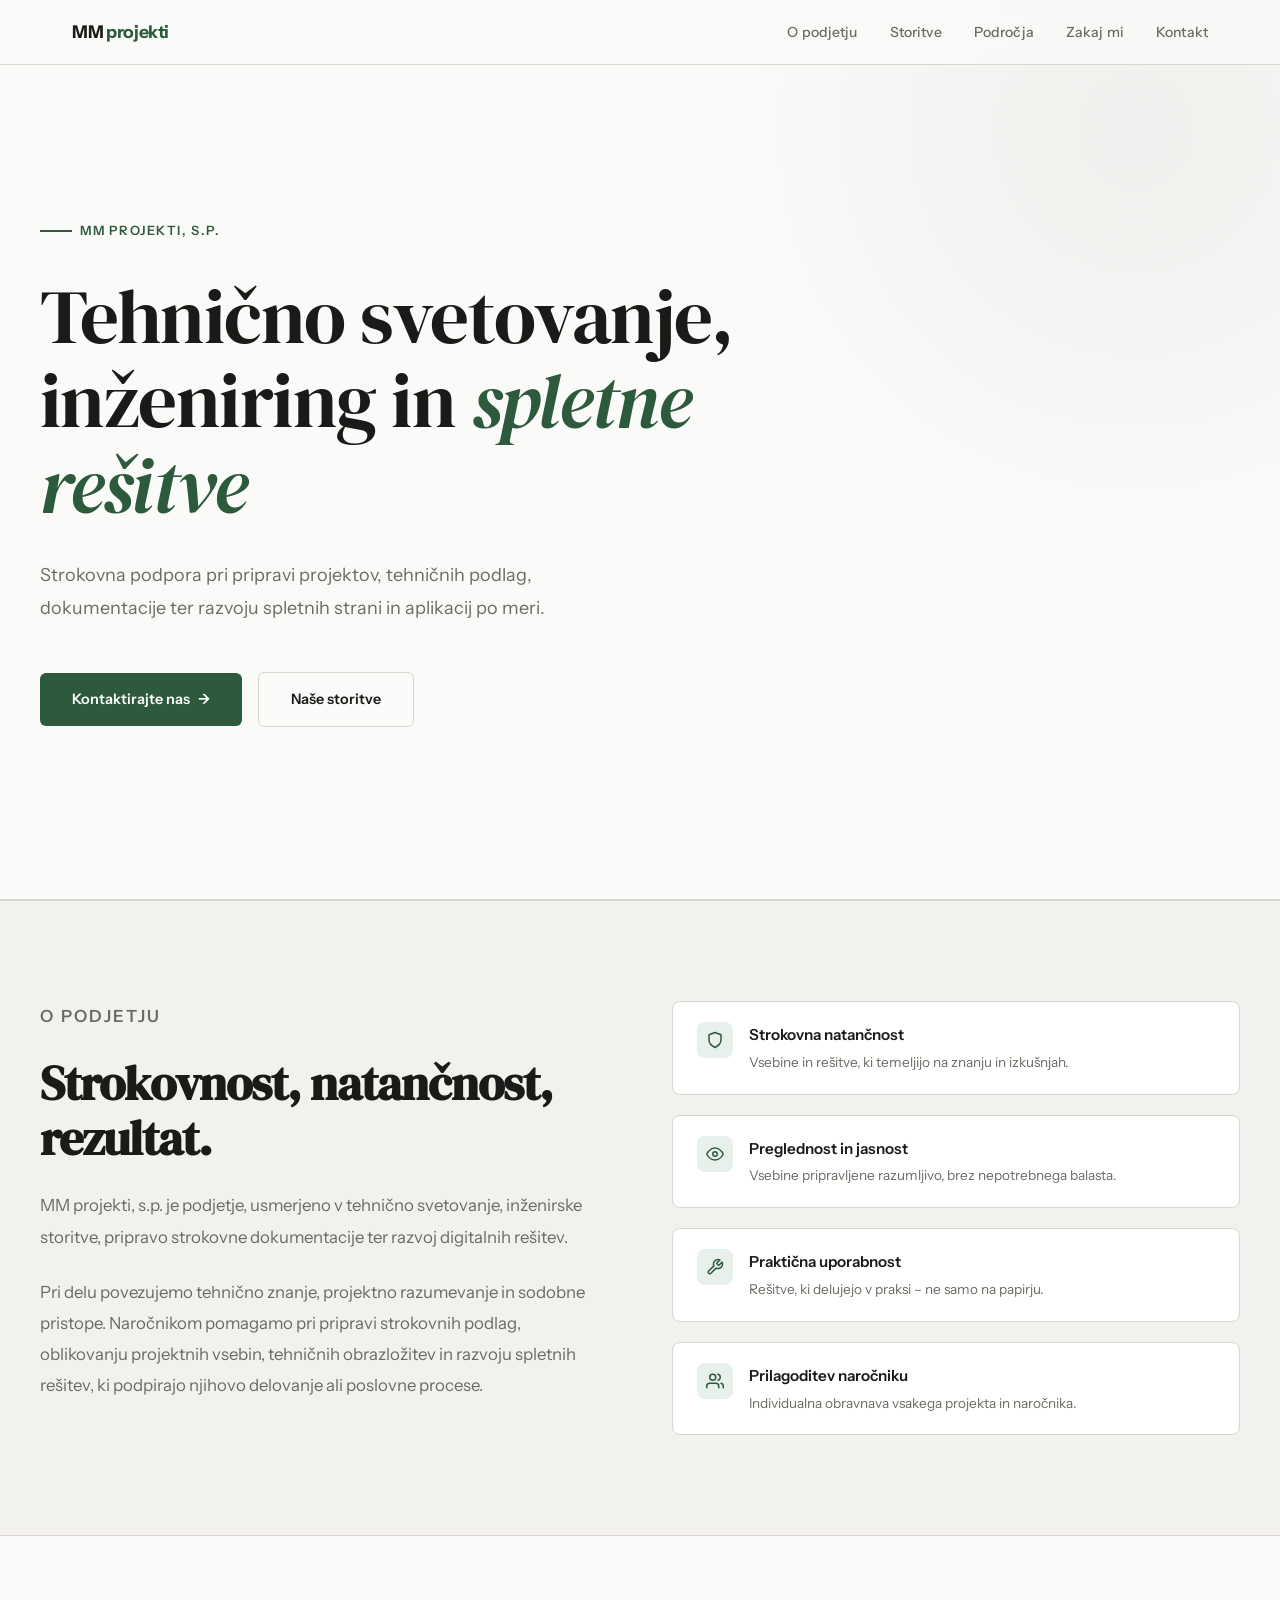
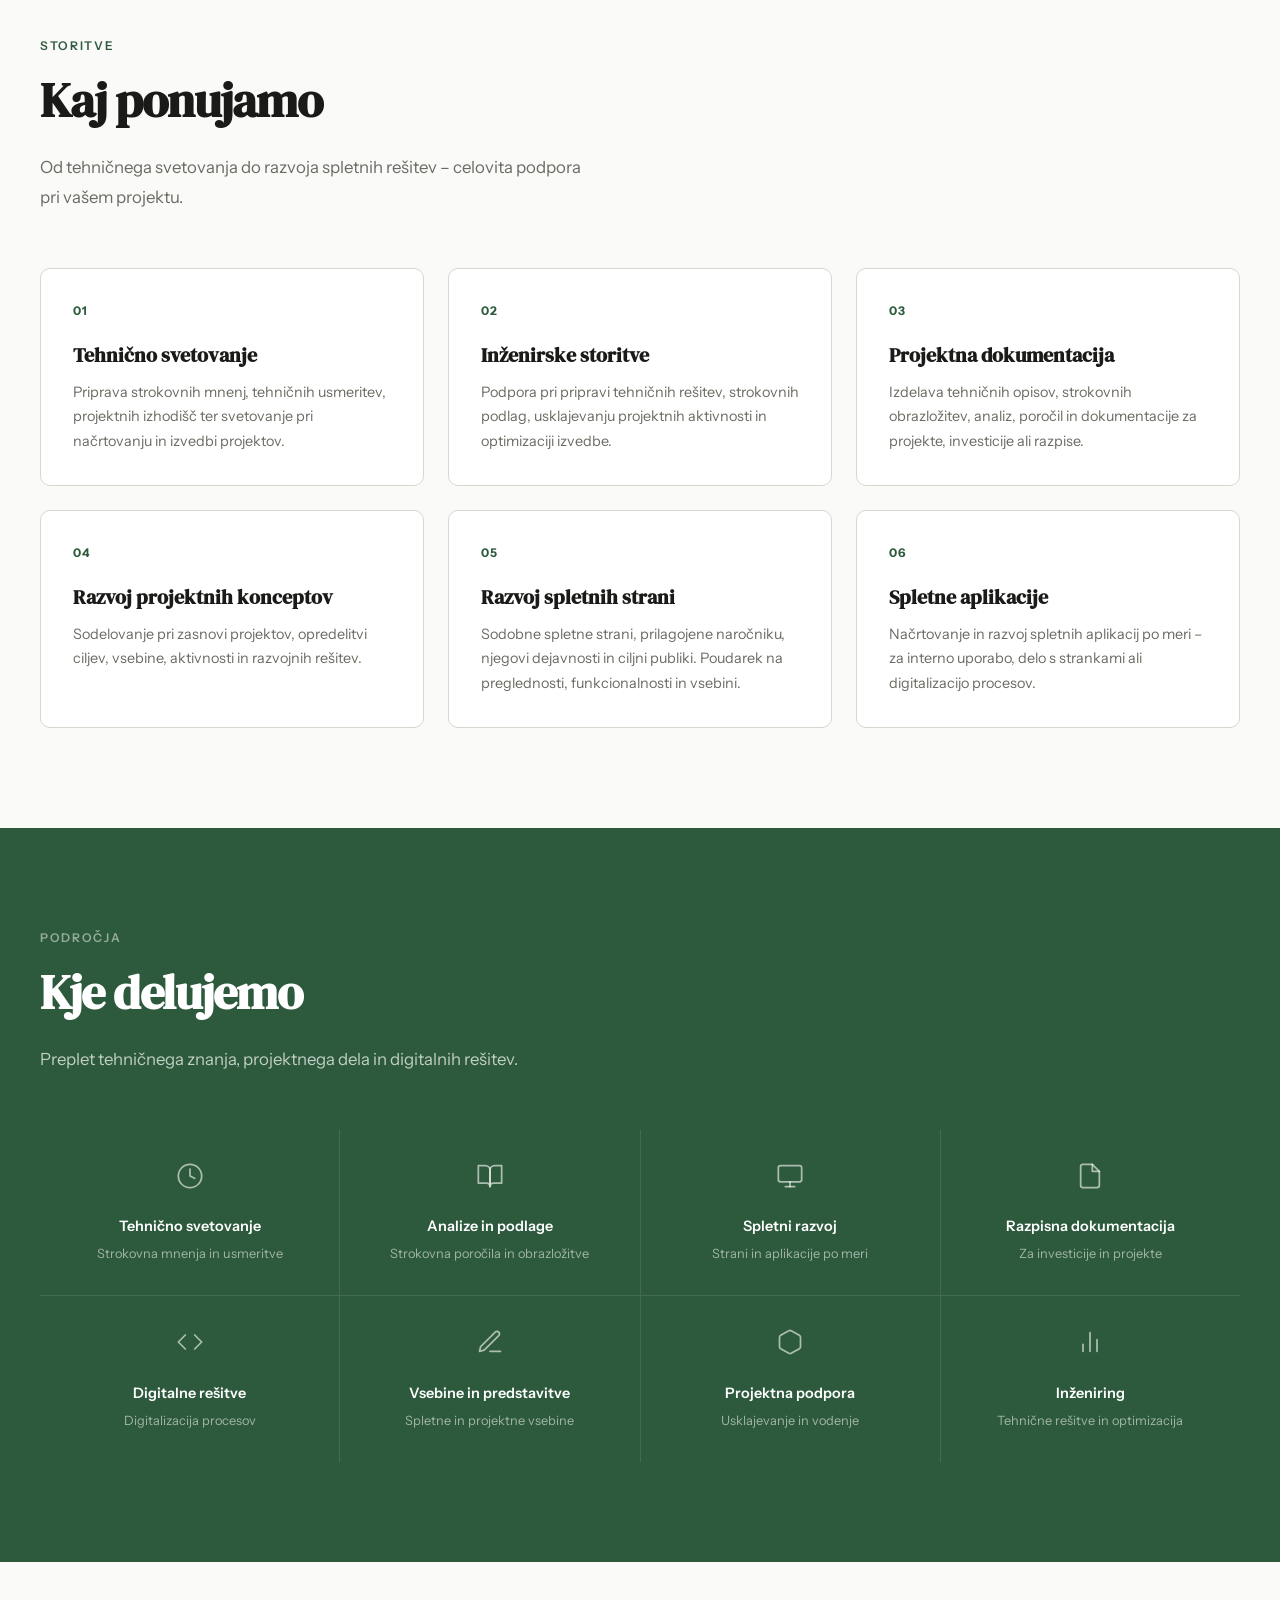
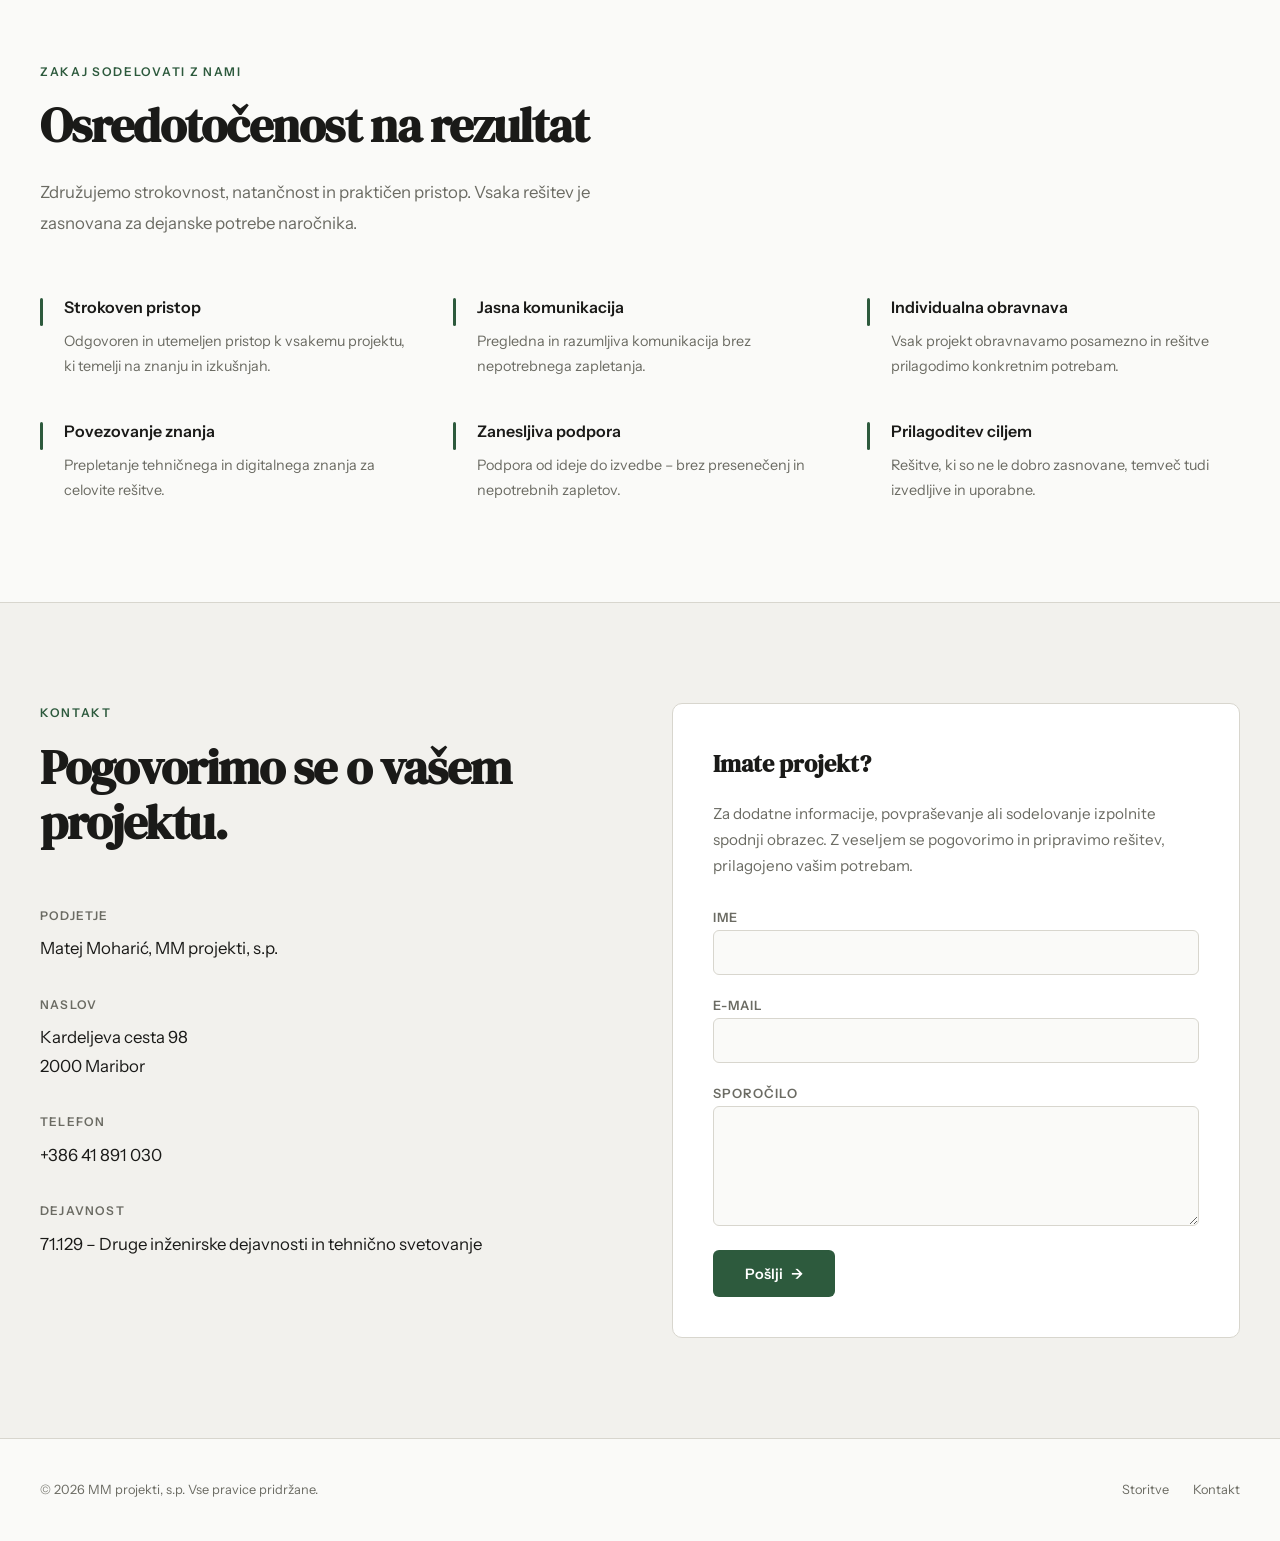
==== index.html @ e7733f79 "init: MM projekti spletna stran — optimizirana za GitHub Pages Ločen CSS (style.css), JS (script.js)" ====
<!DOCTYPE html>
<html lang="sl">
<head>
    <meta charset="UTF-8">
    <meta name="viewport" content="width=device-width, initial-scale=1.0">

    <!-- SEO Meta Tags -->
    <title>MM projekti, s.p. | Tehnično svetovanje, inženirske storitve in razvoj spletnih rešitev – Maribor</title>
    <meta name="description" content="MM projekti, s.p. – strokovno tehnično svetovanje, inženirske storitve, priprava projektne dokumentacije ter razvoj spletnih strani in aplikacij po meri. Maribor, Slovenija.">
    <meta name="keywords" content="tehnično svetovanje, inženirske storitve, razvoj spletnih strani, spletne aplikacije, projektna dokumentacija, Maribor, Slovenija, MM projekti">
    <meta name="author" content="Matej Moharić, MM projekti, s.p.">
    <meta name="robots" content="index, follow">
    <link rel="canonical" href="https://www.mm-projekti.si/">

    <!-- Open Graph / Social -->
    <meta property="og:type" content="website">
    <meta property="og:title" content="MM projekti, s.p. | Tehnično svetovanje & spletne rešitve">
    <meta property="og:description" content="Strokovno tehnično svetovanje, inženirske storitve in razvoj spletnih rešitev po meri naročnika. Maribor.">
    <meta property="og:url" content="https://www.mm-projekti.si/">
    <meta property="og:locale" content="sl_SI">
    <meta property="og:site_name" content="MM projekti">

    <!-- Structured Data / JSON-LD -->
    <script type="application/ld+json">
    {
      "@context": "https://schema.org",
      "@type": "ProfessionalService",
      "name": "MM projekti, s.p.",
      "legalName": "Matej Moharić, MM projekti, s.p.",
      "description": "Tehnično svetovanje, inženirske storitve, priprava projektne dokumentacije ter razvoj spletnih strani in aplikacij po meri naročnika.",
      "url": "https://www.mm-projekti.si",
      "telephone": "+386 41 891 030",
      "address": {
        "@type": "PostalAddress",
        "streetAddress": "Kardeljeva cesta 98",
        "addressLocality": "Maribor",
        "postalCode": "2000",
        "addressCountry": "SI"
      },
      "geo": {
        "@type": "GeoCoordinates",
        "latitude": 46.5547,
        "longitude": 15.6459
      },
      "foundingDate": "2026-02-13",
      "areaServed": {
        "@type": "Country",
        "name": "Slovenija"
      },
      "serviceType": ["Tehnično svetovanje", "Inženirske storitve", "Razvoj spletnih strani", "Razvoj spletnih aplikacij", "Priprava projektne dokumentacije"],
      "knowsAbout": ["Prometno inženirstvo", "Projektna dokumentacija", "Spletni razvoj", "Digitalizacija", "Tehnično svetovanje"],
      "isicV4": "7112"
    }
    </script>

    <!-- Fonts -->
    <link rel="preconnect" href="https://fonts.googleapis.com">
    <link rel="preconnect" href="https://fonts.gstatic.com" crossorigin>
    <link href="https://fonts.googleapis.com/css2?family=DM+Serif+Display:ital@0;1&family=Instrument+Sans:wght@400;500;600;700&display=swap" rel="stylesheet">

    <!-- Styles -->
    <link rel="stylesheet" href="style.css">
</head>
<body>
    <!-- Navigation -->
    <nav id="navbar">
        <div class="nav-inner">
            <a href="#" class="nav-logo">MM <span>projekti</span></a>
            <ul class="nav-links" id="navLinks">
                <li><a href="#o-podjetju">O podjetju</a></li>
                <li><a href="#storitve">Storitve</a></li>
                <li><a href="#podrocja">Področja</a></li>
                <li><a href="#zakaj">Zakaj mi</a></li>
                <li><a href="#kontakt">Kontakt</a></li>
            </ul>
            <button class="nav-toggle" id="navToggle" aria-label="Odpri meni">
                <span></span><span></span><span></span>
            </button>
        </div>
    </nav>

    <!-- Hero -->
    <header class="hero">
        <div class="hero-inner">
            <div class="hero-label">MM projekti, s.p.</div>
            <h1>Tehnično svetovanje, inženiring in <em>spletne rešitve</em></h1>
            <p class="hero-desc">Strokovna podpora pri pripravi projektov, tehničnih podlag, dokumentacije ter razvoju spletnih strani in aplikacij po meri.</p>
            <div class="hero-actions">
                <a href="#kontakt" class="btn btn-primary">Kontaktirajte nas <span class="btn-arrow">→</span></a>
                <a href="#storitve" class="btn btn-ghost">Naše storitve</a>
            </div>
        </div>
    </header>

    <!-- O podjetju -->
    <section id="o-podjetju">
        <div class="section-inner">
            <div class="about-grid">
                <div class="about-text reveal">
                    <p class="section-label">O podjetju</p>
                    <h2 class="section-title">Strokovnost, natančnost, rezultat.</h2>
                    <p>MM projekti, s.p. je podjetje, usmerjeno v tehnično svetovanje, inženirske storitve, pripravo strokovne dokumentacije ter razvoj digitalnih rešitev.</p>
                    <p>Pri delu povezujemo tehnično znanje, projektno razumevanje in sodobne pristope. Naročnikom pomagamo pri pripravi strokovnih podlag, oblikovanju projektnih vsebin, tehničnih obrazložitev in razvoju spletnih rešitev, ki podpirajo njihovo delovanje ali poslovne procese.</p>
                </div>
                <div class="about-values reveal">
                    <div class="value-item">
                        <div class="value-icon">
                            <svg viewBox="0 0 24 24" aria-hidden="true"><path d="M12 22s8-4 8-10V5l-8-3-8 3v7c0 6 8 10 8 10z"/></svg>
                        </div>
                        <div>
                            <h4>Strokovna natančnost</h4>
                            <p>Vsebine in rešitve, ki temeljijo na znanju in izkušnjah.</p>
                        </div>
                    </div>
                    <div class="value-item">
                        <div class="value-icon">
                            <svg viewBox="0 0 24 24" aria-hidden="true"><path d="M1 12s4-8 11-8 11 8 11 8-4 8-11 8-11-8-11-8z"/><circle cx="12" cy="12" r="3"/></svg>
                        </div>
                        <div>
                            <h4>Preglednost in jasnost</h4>
                            <p>Vsebine pripravljene razumljivo, brez nepotrebnega balasta.</p>
                        </div>
                    </div>
                    <div class="value-item">
                        <div class="value-icon">
                            <svg viewBox="0 0 24 24" aria-hidden="true"><path d="M14.7 6.3a1 1 0 0 0 0 1.4l1.6 1.6a1 1 0 0 0 1.4 0l3.77-3.77a6 6 0 0 1-7.94 7.94l-6.91 6.91a2.12 2.12 0 0 1-3-3l6.91-6.91a6 6 0 0 1 7.94-7.94l-3.76 3.76z"/></svg>
                        </div>
                        <div>
                            <h4>Praktična uporabnost</h4>
                            <p>Rešitve, ki delujejo v praksi – ne samo na papirju.</p>
                        </div>
                    </div>
                    <div class="value-item">
                        <div class="value-icon">
                            <svg viewBox="0 0 24 24" aria-hidden="true"><path d="M17 21v-2a4 4 0 0 0-4-4H5a4 4 0 0 0-4 4v2"/><circle cx="9" cy="7" r="4"/><path d="M23 21v-2a4 4 0 0 0-3-3.87"/><path d="M16 3.13a4 4 0 0 1 0 7.75"/></svg>
                        </div>
                        <div>
                            <h4>Prilagoditev naročniku</h4>
                            <p>Individualna obravnava vsakega projekta in naročnika.</p>
                        </div>
                    </div>
                </div>
            </div>
        </div>
    </section>

    <!-- Storitve -->
    <section id="storitve">
        <div class="section-inner">
            <p class="section-label reveal">Storitve</p>
            <h2 class="section-title reveal">Kaj ponujamo</h2>
            <p class="section-desc reveal">Od tehničnega svetovanja do razvoja spletnih rešitev – celovita podpora pri vašem projektu.</p>

            <div class="services-grid">
                <article class="service-card reveal">
                    <div class="service-num">01</div>
                    <h3>Tehnično svetovanje</h3>
                    <p>Priprava strokovnih mnenj, tehničnih usmeritev, projektnih izhodišč ter svetovanje pri načrtovanju in izvedbi projektov.</p>
                </article>
                <article class="service-card reveal">
                    <div class="service-num">02</div>
                    <h3>Inženirske storitve</h3>
                    <p>Podpora pri pripravi tehničnih rešitev, strokovnih podlag, usklajevanju projektnih aktivnosti in optimizaciji izvedbe.</p>
                </article>
                <article class="service-card reveal">
                    <div class="service-num">03</div>
                    <h3>Projektna dokumentacija</h3>
                    <p>Izdelava tehničnih opisov, strokovnih obrazložitev, analiz, poročil in dokumentacije za projekte, investicije ali razpise.</p>
                </article>
                <article class="service-card reveal">
                    <div class="service-num">04</div>
                    <h3>Razvoj projektnih konceptov</h3>
                    <p>Sodelovanje pri zasnovi projektov, opredelitvi ciljev, vsebine, aktivnosti in razvojnih rešitev.</p>
                </article>
                <article class="service-card reveal">
                    <div class="service-num">05</div>
                    <h3>Razvoj spletnih strani</h3>
                    <p>Sodobne spletne strani, prilagojene naročniku, njegovi dejavnosti in ciljni publiki. Poudarek na preglednosti, funkcionalnosti in vsebini.</p>
                </article>
                <article class="service-card reveal">
                    <div class="service-num">06</div>
                    <h3>Spletne aplikacije</h3>
                    <p>Načrtovanje in razvoj spletnih aplikacij po meri – za interno uporabo, delo s strankami ali digitalizacijo procesov.</p>
                </article>
            </div>
        </div>
    </section>

    <!-- Področja dela -->
    <section id="podrocja">
        <div class="section-inner">
            <p class="section-label reveal">Področja</p>
            <h2 class="section-title reveal">Kje delujemo</h2>
            <p class="section-desc reveal">Preplet tehničnega znanja, projektnega dela in digitalnih rešitev.</p>

            <div class="areas-grid reveal">
                <div class="area-item">
                    <svg viewBox="0 0 24 24" aria-hidden="true"><circle cx="12" cy="12" r="10"/><path d="M12 6v6l4 2"/></svg>
                    <h4>Tehnično svetovanje</h4>
                    <p>Strokovna mnenja in usmeritve</p>
                </div>
                <div class="area-item">
                    <svg viewBox="0 0 24 24" aria-hidden="true"><path d="M2 3h6a4 4 0 0 1 4 4v14a3 3 0 0 0-3-3H2z"/><path d="M22 3h-6a4 4 0 0 0-4 4v14a3 3 0 0 1 3-3h7z"/></svg>
                    <h4>Analize in podlage</h4>
                    <p>Strokovna poročila in obrazložitve</p>
                </div>
                <div class="area-item">
                    <svg viewBox="0 0 24 24" aria-hidden="true"><rect x="2" y="3" width="20" height="14" rx="2" ry="2"/><line x1="8" y1="21" x2="16" y2="21"/><line x1="12" y1="17" x2="12" y2="21"/></svg>
                    <h4>Spletni razvoj</h4>
                    <p>Strani in aplikacije po meri</p>
                </div>
                <div class="area-item">
                    <svg viewBox="0 0 24 24" aria-hidden="true"><path d="M14 2H6a2 2 0 0 0-2 2v16a2 2 0 0 0 2 2h12a2 2 0 0 0 2-2V8z"/><polyline points="14 2 14 8 20 8"/></svg>
                    <h4>Razpisna dokumentacija</h4>
                    <p>Za investicije in projekte</p>
                </div>
                <div class="area-item">
                    <svg viewBox="0 0 24 24" aria-hidden="true"><polyline points="16 18 22 12 16 6"/><polyline points="8 6 2 12 8 18"/></svg>
                    <h4>Digitalne rešitve</h4>
                    <p>Digitalizacija procesov</p>
                </div>
                <div class="area-item">
                    <svg viewBox="0 0 24 24" aria-hidden="true"><path d="M12 20h9"/><path d="M16.5 3.5a2.121 2.121 0 0 1 3 3L7 19l-4 1 1-4L16.5 3.5z"/></svg>
                    <h4>Vsebine in predstavitve</h4>
                    <p>Spletne in projektne vsebine</p>
                </div>
                <div class="area-item">
                    <svg viewBox="0 0 24 24" aria-hidden="true"><path d="M21 16V8a2 2 0 0 0-1-1.73l-7-4a2 2 0 0 0-2 0l-7 4A2 2 0 0 0 3 8v8a2 2 0 0 0 1 1.73l7 4a2 2 0 0 0 2 0l7-4A2 2 0 0 0 21 16z"/></svg>
                    <h4>Projektna podpora</h4>
                    <p>Usklajevanje in vodenje</p>
                </div>
                <div class="area-item">
                    <svg viewBox="0 0 24 24" aria-hidden="true"><path d="M18 20V10"/><path d="M12 20V4"/><path d="M6 20v-6"/></svg>
                    <h4>Inženiring</h4>
                    <p>Tehnične rešitve in optimizacija</p>
                </div>
            </div>
        </div>
    </section>

    <!-- Zakaj mi -->
    <section id="zakaj">
        <div class="section-inner">
            <p class="section-label reveal">Zakaj sodelovati z nami</p>
            <h2 class="section-title reveal">Osredotočenost na rezultat</h2>
            <p class="section-desc reveal">Združujemo strokovnost, natančnost in praktičen pristop. Vsaka rešitev je zasnovana za dejanske potrebe naročnika.</p>

            <div class="why-grid">
                <div class="why-item reveal">
                    <h4>Strokoven pristop</h4>
                    <p>Odgovoren in utemeljen pristop k vsakemu projektu, ki temelji na znanju in izkušnjah.</p>
                </div>
                <div class="why-item reveal">
                    <h4>Jasna komunikacija</h4>
                    <p>Pregledna in razumljiva komunikacija brez nepotrebnega zapletanja.</p>
                </div>
                <div class="why-item reveal">
                    <h4>Individualna obravnava</h4>
                    <p>Vsak projekt obravnavamo posamezno in rešitve prilagodimo konkretnim potrebam.</p>
                </div>
                <div class="why-item reveal">
                    <h4>Povezovanje znanja</h4>
                    <p>Prepletanje tehničnega in digitalnega znanja za celovite rešitve.</p>
                </div>
                <div class="why-item reveal">
                    <h4>Zanesljiva podpora</h4>
                    <p>Podpora od ideje do izvedbe – brez presenečenj in nepotrebnih zapletov.</p>
                </div>
                <div class="why-item reveal">
                    <h4>Prilagoditev ciljem</h4>
                    <p>Rešitve, ki so ne le dobro zasnovane, temveč tudi izvedljive in uporabne.</p>
                </div>
            </div>
        </div>
    </section>

    <!-- Kontakt -->
    <section id="kontakt">
        <div class="section-inner">
            <div class="contact-grid">
                <div class="contact-info reveal">
                    <div>
                        <p class="section-label">Kontakt</p>
                        <h2 class="section-title">Pogovorimo se o&nbsp;vašem projektu.</h2>
                    </div>
                    <div class="contact-block">
                        <h4>Podjetje</h4>
                        <p>Matej Moharić, MM projekti, s.p.</p>
                    </div>
                    <div class="contact-block">
                        <h4>Naslov</h4>
                        <p>Kardeljeva cesta 98<br>2000 Maribor</p>
                    </div>
                    <div class="contact-block">
                        <h4>Telefon</h4>
                        <p><a href="tel:+38641891030">+386 41 891 030</a></p>
                    </div>
                    <div class="contact-block">
                        <h4>Dejavnost</h4>
                        <p>71.129 – Druge inženirske dejavnosti in tehnično svetovanje</p>
                    </div>
                </div>
                <div class="contact-cta reveal">
                    <h3>Imate projekt?</h3>
                    <p>Za dodatne informacije, povpraševanje ali sodelovanje izpolnite spodnji obrazec. Z veseljem se pogovorimo in pripravimo rešitev, prilagojeno vašim potrebam.</p>
                    <form class="contact-form" action="https://formspree.io/f/mlgaebav" method="POST">
                        <div>
                            <label for="name">Ime</label>
                            <input type="text" id="name" name="name" required>
                        </div>
                        <div>
                            <label for="email">E-mail</label>
                            <input type="email" id="email" name="email" required>
                        </div>
                        <div>
                            <label for="message">Sporočilo</label>
                            <textarea id="message" name="message" required></textarea>
                        </div>
                        <button type="submit" class="btn btn-primary">Pošlji <span class="btn-arrow">→</span></button>
                    </form>
                </div>
            </div>
        </div>
    </section>

    <!-- Footer -->
    <footer>
        <div class="footer-inner">
            <p>&copy; 2026 MM projekti, s.p. Vse pravice pridržane.</p>
            <div class="footer-links">
                <a href="#storitve">Storitve</a>
                <a href="#kontakt">Kontakt</a>
            </div>
        </div>
    </footer>

    <script src="script.js"></script>
</body>
</html>
---- style.css ----
:root {
    --bg: #FAFAF8;
    --bg-alt: #F2F1ED;
    --text: #1A1A18;
    --text-secondary: #6B6B63;
    --accent: #2D5A3D;
    --accent-light: #3A7550;
    --accent-bg: #E8F0EB;
    --border: #D8D6CE;
    --white: #FFFFFF;
    --serif: 'DM Serif Display', Georgia, serif;
    --sans: 'Instrument Sans', system-ui, sans-serif;
}

* { margin: 0; padding: 0; box-sizing: border-box; }

html {
    scroll-behavior: smooth;
    font-size: 16px;
}

body {
    font-family: var(--sans);
    background: var(--bg);
    color: var(--text);
    line-height: 1.7;
    -webkit-font-smoothing: antialiased;
    overflow-x: hidden;
}

/* --- NAV --- */
nav {
    position: fixed;
    top: 0;
    width: 100%;
    z-index: 100;
    background: rgba(250, 250, 248, 0.85);
    backdrop-filter: blur(20px);
    -webkit-backdrop-filter: blur(20px);
    border-bottom: 1px solid var(--border);
    transition: box-shadow 0.3s ease;
}

nav.scrolled {
    box-shadow: 0 1px 20px rgba(0,0,0,0.06);
}

.nav-inner {
    max-width: 1200px;
    margin: 0 auto;
    padding: 0 2rem;
    display: flex;
    justify-content: space-between;
    align-items: center;
    height: 64px;
}

.nav-logo {
    font-family: var(--sans);
    font-weight: 700;
    font-size: 1.1rem;
    letter-spacing: -0.02em;
    color: var(--text);
    text-decoration: none;
}

.nav-logo span {
    color: var(--accent);
}

.nav-links {
    display: flex;
    gap: 2rem;
    list-style: none;
}

.nav-links a {
    text-decoration: none;
    color: var(--text-secondary);
    font-size: 0.875rem;
    font-weight: 500;
    letter-spacing: 0.01em;
    transition: color 0.2s;
}

.nav-links a:hover { color: var(--accent); }

.nav-toggle {
    display: none;
    background: none;
    border: none;
    cursor: pointer;
    width: 28px;
    height: 20px;
    position: relative;
}

.nav-toggle span {
    display: block;
    width: 100%;
    height: 2px;
    background: var(--text);
    position: absolute;
    left: 0;
    transition: all 0.3s;
}

.nav-toggle span:nth-child(1) { top: 0; }
.nav-toggle span:nth-child(2) { top: 9px; }
.nav-toggle span:nth-child(3) { top: 18px; }

/* --- HERO --- */
.hero {
    min-height: 100vh;
    display: flex;
    align-items: center;
    padding: 120px 2rem 80px;
    position: relative;
    overflow: hidden;
}

.hero::before {
    content: '';
    position: absolute;
    top: -30%;
    right: -20%;
    width: 800px;
    height: 800px;
    background: radial-gradient(circle, rgba(45, 90, 61, 0.06) 0%, transparent 70%);
    pointer-events: none;
}

.hero::after {
    content: '';
    position: absolute;
    bottom: 0;
    left: 0;
    right: 0;
    height: 1px;
    background: var(--border);
}

.hero-inner {
    max-width: 1200px;
    margin: 0 auto;
    width: 100%;
}

.hero-label {
    display: inline-flex;
    align-items: center;
    gap: 0.5rem;
    font-size: 0.8rem;
    font-weight: 600;
    text-transform: uppercase;
    letter-spacing: 0.12em;
    color: var(--accent);
    margin-bottom: 2rem;
    opacity: 0;
    animation: fadeUp 0.8s ease 0.2s forwards;
}

.hero-label::before {
    content: '';
    width: 32px;
    height: 2px;
    background: var(--accent);
}

.hero h1 {
    font-family: var(--serif);
    font-size: clamp(2.8rem, 6vw, 5rem);
    line-height: 1.1;
    font-weight: 400;
    letter-spacing: -0.02em;
    max-width: 780px;
    margin-bottom: 2rem;
    opacity: 0;
    animation: fadeUp 0.8s ease 0.4s forwards;
}

.hero h1 em {
    font-style: italic;
    color: var(--accent);
}

.hero-desc {
    font-size: 1.125rem;
    color: var(--text-secondary);
    max-width: 520px;
    line-height: 1.8;
    margin-bottom: 3rem;
    opacity: 0;
    animation: fadeUp 0.8s ease 0.6s forwards;
}

.hero-actions {
    display: flex;
    gap: 1rem;
    align-items: center;
    opacity: 0;
    animation: fadeUp 0.8s ease 0.8s forwards;
}

.btn {
    display: inline-flex;
    align-items: center;
    gap: 0.5rem;
    padding: 0.9rem 2rem;
    font-family: var(--sans);
    font-size: 0.9rem;
    font-weight: 600;
    text-decoration: none;
    border-radius: 6px;
    transition: all 0.25s ease;
    cursor: pointer;
    border: none;
}

.btn-primary {
    background: var(--accent);
    color: var(--white);
}

.btn-primary:hover {
    background: var(--accent-light);
    transform: translateY(-1px);
    box-shadow: 0 4px 16px rgba(45, 90, 61, 0.25);
}

.btn-ghost {
    background: transparent;
    color: var(--text);
    border: 1px solid var(--border);
}

.btn-ghost:hover {
    border-color: var(--accent);
    color: var(--accent);
}

.btn-arrow {
    transition: transform 0.2s;
}

.btn:hover .btn-arrow {
    transform: translateX(3px);
}

/* --- SECTIONS --- */
section {
    padding: 100px 2rem;
}

.section-inner {
    max-width: 1200px;
    margin: 0 auto;
}

.section-label {
    font-size: 0.75rem;
    font-weight: 600;
    text-transform: uppercase;
    letter-spacing: 0.14em;
    color: var(--accent);
    margin-bottom: 1rem;
}

.section-title {
    font-family: var(--serif);
    font-size: clamp(2rem, 4vw, 3rem);
    line-height: 1.15;
    margin-bottom: 1.5rem;
    letter-spacing: -0.02em;
}

.section-desc {
    color: var(--text-secondary);
    font-size: 1.05rem;
    max-width: 560px;
    line-height: 1.8;
    margin-bottom: 3.5rem;
}

/* --- O PODJETJU --- */
#o-podjetju {
    background: var(--bg-alt);
    border-top: 1px solid var(--border);
    border-bottom: 1px solid var(--border);
}

.about-grid {
    display: grid;
    grid-template-columns: 1fr 1fr;
    gap: 4rem;
    align-items: start;
}

.about-text p {
    color: var(--text-secondary);
    font-size: 1.05rem;
    line-height: 1.85;
    margin-bottom: 1.5rem;
}

.about-values {
    display: grid;
    gap: 1.25rem;
}

.value-item {
    display: flex;
    align-items: flex-start;
    gap: 1rem;
    padding: 1.25rem 1.5rem;
    background: var(--white);
    border-radius: 8px;
    border: 1px solid var(--border);
    transition: border-color 0.2s, box-shadow 0.2s;
}

.value-item:hover {
    border-color: var(--accent);
    box-shadow: 0 2px 12px rgba(45, 90, 61, 0.06);
}

.value-icon {
    width: 36px;
    height: 36px;
    flex-shrink: 0;
    background: var(--accent-bg);
    border-radius: 8px;
    display: flex;
    align-items: center;
    justify-content: center;
}

.value-icon svg {
    width: 18px;
    height: 18px;
    stroke: var(--accent);
    fill: none;
    stroke-width: 2;
    stroke-linecap: round;
    stroke-linejoin: round;
}

.value-item h4 {
    font-size: 0.95rem;
    font-weight: 600;
    margin-bottom: 0.25rem;
}

.value-item p {
    font-size: 0.85rem;
    color: var(--text-secondary);
    line-height: 1.6;
}

/* --- STORITVE --- */
.services-grid {
    display: grid;
    grid-template-columns: repeat(3, 1fr);
    gap: 1.5rem;
}

.service-card {
    padding: 2rem;
    background: var(--white);
    border: 1px solid var(--border);
    border-radius: 10px;
    transition: all 0.3s ease;
    position: relative;
    overflow: hidden;
}

.service-card::before {
    content: '';
    position: absolute;
    top: 0;
    left: 0;
    width: 100%;
    height: 3px;
    background: var(--accent);
    transform: scaleX(0);
    transform-origin: left;
    transition: transform 0.4s ease;
}

.service-card:hover::before {
    transform: scaleX(1);
}

.service-card:hover {
    border-color: var(--accent);
    transform: translateY(-3px);
    box-shadow: 0 8px 30px rgba(0,0,0,0.06);
}

.service-num {
    font-size: 0.75rem;
    font-weight: 700;
    color: var(--accent);
    letter-spacing: 0.05em;
    margin-bottom: 1.25rem;
    font-family: var(--sans);
}

.service-card h3 {
    font-family: var(--serif);
    font-size: 1.25rem;
    margin-bottom: 0.75rem;
    line-height: 1.3;
}

.service-card p {
    font-size: 0.9rem;
    color: var(--text-secondary);
    line-height: 1.7;
}

/* --- PODROCJA --- */
#podrocja {
    background: var(--accent);
    color: var(--white);
    position: relative;
}

#podrocja .section-label { color: rgba(255,255,255,0.5); }
#podrocja .section-title { color: var(--white); }
#podrocja .section-desc { color: rgba(255,255,255,0.7); }

.areas-grid {
    display: grid;
    grid-template-columns: repeat(4, 1fr);
    gap: 1px;
    background: rgba(255,255,255,0.1);
    border-radius: 10px;
    overflow: hidden;
}

.area-item {
    padding: 2rem 1.5rem;
    background: var(--accent);
    text-align: center;
    transition: background 0.3s;
}

.area-item:hover {
    background: var(--accent-light);
}

.area-item svg {
    width: 28px;
    height: 28px;
    stroke: rgba(255,255,255,0.6);
    fill: none;
    stroke-width: 1.5;
    stroke-linecap: round;
    stroke-linejoin: round;
    margin-bottom: 1rem;
}

.area-item h4 {
    font-size: 0.9rem;
    font-weight: 600;
    margin-bottom: 0.35rem;
}

.area-item p {
    font-size: 0.8rem;
    color: rgba(255,255,255,0.55);
    line-height: 1.5;
}

/* --- ZAKAJ --- */
.why-grid {
    display: grid;
    grid-template-columns: repeat(3, 1fr);
    gap: 2.5rem;
}

.why-item {
    position: relative;
    padding-left: 1.5rem;
}

.why-item::before {
    content: '';
    position: absolute;
    left: 0;
    top: 4px;
    width: 3px;
    height: 28px;
    background: var(--accent);
    border-radius: 2px;
}

.why-item h4 {
    font-size: 1rem;
    font-weight: 600;
    margin-bottom: 0.5rem;
}

.why-item p {
    font-size: 0.9rem;
    color: var(--text-secondary);
    line-height: 1.7;
}

/* --- KONTAKT --- */
#kontakt {
    background: var(--bg-alt);
    border-top: 1px solid var(--border);
}

.contact-grid {
    display: grid;
    grid-template-columns: 1fr 1fr;
    gap: 4rem;
    align-items: start;
}

.contact-info {
    display: flex;
    flex-direction: column;
    gap: 2rem;
}

.contact-block h4 {
    font-size: 0.75rem;
    font-weight: 600;
    text-transform: uppercase;
    letter-spacing: 0.1em;
    color: var(--text-secondary);
    margin-bottom: 0.5rem;
}

.contact-block p, .contact-block a {
    font-size: 1.05rem;
    color: var(--text);
    text-decoration: none;
    line-height: 1.7;
}

.contact-block a:hover {
    color: var(--accent);
}

.contact-cta {
    padding: 2.5rem;
    background: var(--white);
    border: 1px solid var(--border);
    border-radius: 10px;
}

.contact-cta h3 {
    font-family: var(--serif);
    font-size: 1.5rem;
    margin-bottom: 1rem;
}

.contact-cta p {
    color: var(--text-secondary);
    font-size: 0.95rem;
    line-height: 1.7;
    margin-bottom: 1.5rem;
}

/* --- CONTACT FORM --- */
.contact-form {
    display: flex;
    flex-direction: column;
    gap: 1rem;
}

.contact-form label {
    font-size: 0.8rem;
    font-weight: 600;
    text-transform: uppercase;
    letter-spacing: 0.08em;
    color: var(--text-secondary);
    margin-bottom: 0.25rem;
}

.contact-form input,
.contact-form textarea {
    width: 100%;
    padding: 0.75rem 1rem;
    font-family: var(--sans);
    font-size: 0.95rem;
    color: var(--text);
    background: var(--bg);
    border: 1px solid var(--border);
    border-radius: 6px;
    transition: border-color 0.2s, box-shadow 0.2s;
    outline: none;
}

.contact-form input:focus,
.contact-form textarea:focus {
    border-color: var(--accent);
    box-shadow: 0 0 0 3px rgba(45, 90, 61, 0.1);
}

.contact-form textarea {
    resize: vertical;
    min-height: 120px;
}

.contact-form .btn-primary {
    align-self: flex-start;
}

/* --- FOOTER --- */
footer {
    padding: 2.5rem 2rem;
    border-top: 1px solid var(--border);
    background: var(--bg);
}

.footer-inner {
    max-width: 1200px;
    margin: 0 auto;
    display: flex;
    justify-content: space-between;
    align-items: center;
}

.footer-inner p {
    font-size: 0.8rem;
    color: var(--text-secondary);
}

.footer-inner a {
    color: var(--text-secondary);
    text-decoration: none;
    font-size: 0.8rem;
}

.footer-inner a:hover { color: var(--accent); }

.footer-links {
    display: flex;
    gap: 1.5rem;
}

/* --- ANIMATIONS --- */
@keyframes fadeUp {
    from { opacity: 0; transform: translateY(24px); }
    to { opacity: 1; transform: translateY(0); }
}

.reveal {
    opacity: 0;
    transform: translateY(30px);
    transition: opacity 0.7s ease, transform 0.7s ease;
}

.reveal.visible {
    opacity: 1;
    transform: translateY(0);
}

/* --- RESPONSIVE --- */
@media (max-width: 1024px) {
    .services-grid { grid-template-columns: repeat(2, 1fr); }
    .areas-grid { grid-template-columns: repeat(2, 1fr); }
    .why-grid { grid-template-columns: repeat(2, 1fr); }
}

@media (max-width: 768px) {
    .nav-links { display: none; }
    .nav-toggle { display: block; }

    .nav-links.open {
        display: flex;
        flex-direction: column;
        position: absolute;
        top: 64px;
        left: 0;
        right: 0;
        background: var(--bg);
        border-bottom: 1px solid var(--border);
        padding: 1.5rem 2rem;
        gap: 1rem;
    }

    .hero { min-height: auto; padding: 120px 1.5rem 80px; }
    .hero h1 { font-size: 2.4rem; }

    section { padding: 60px 1.5rem; }

    .about-grid,
    .contact-grid { grid-template-columns: 1fr; gap: 2.5rem; }

    .services-grid,
    .areas-grid,
    .why-grid { grid-template-columns: 1fr; }

    .hero-actions { flex-direction: column; align-items: flex-start; }

    .footer-inner { flex-direction: column; gap: 1rem; text-align: center; }
}
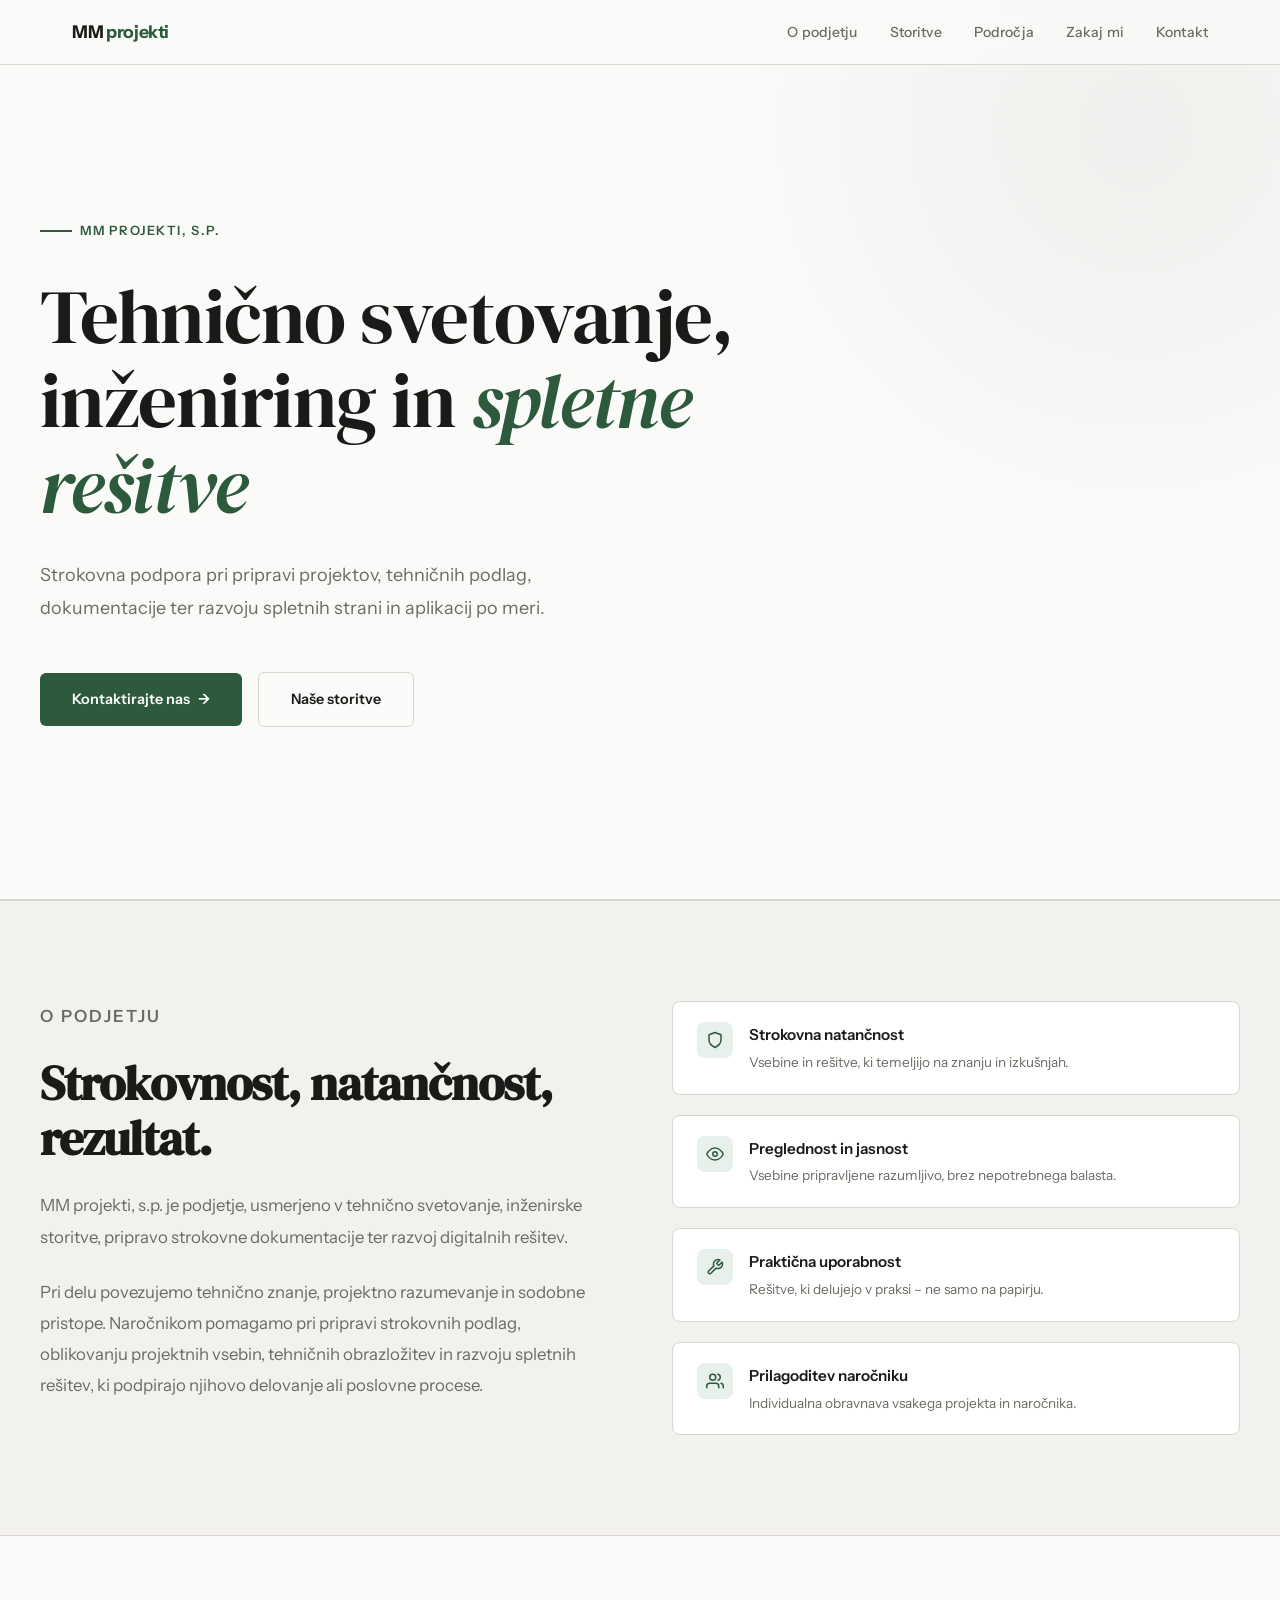
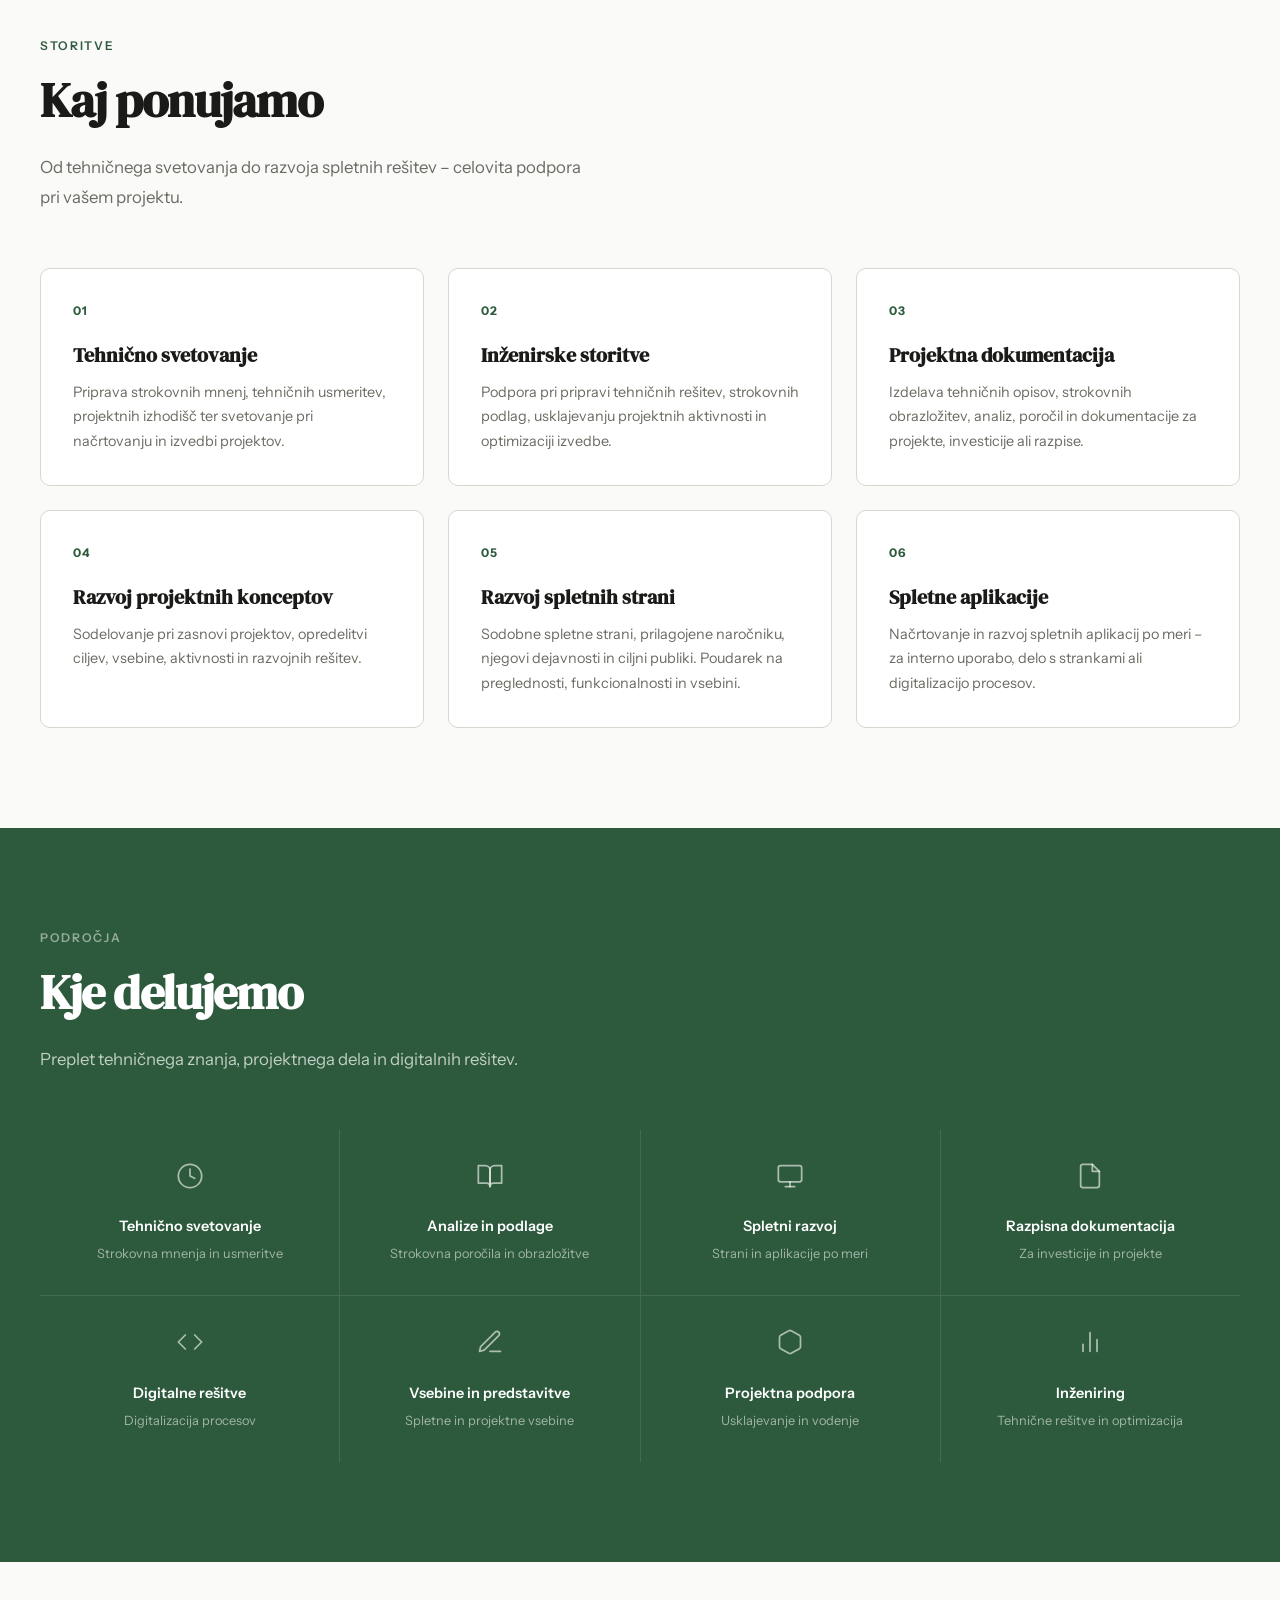
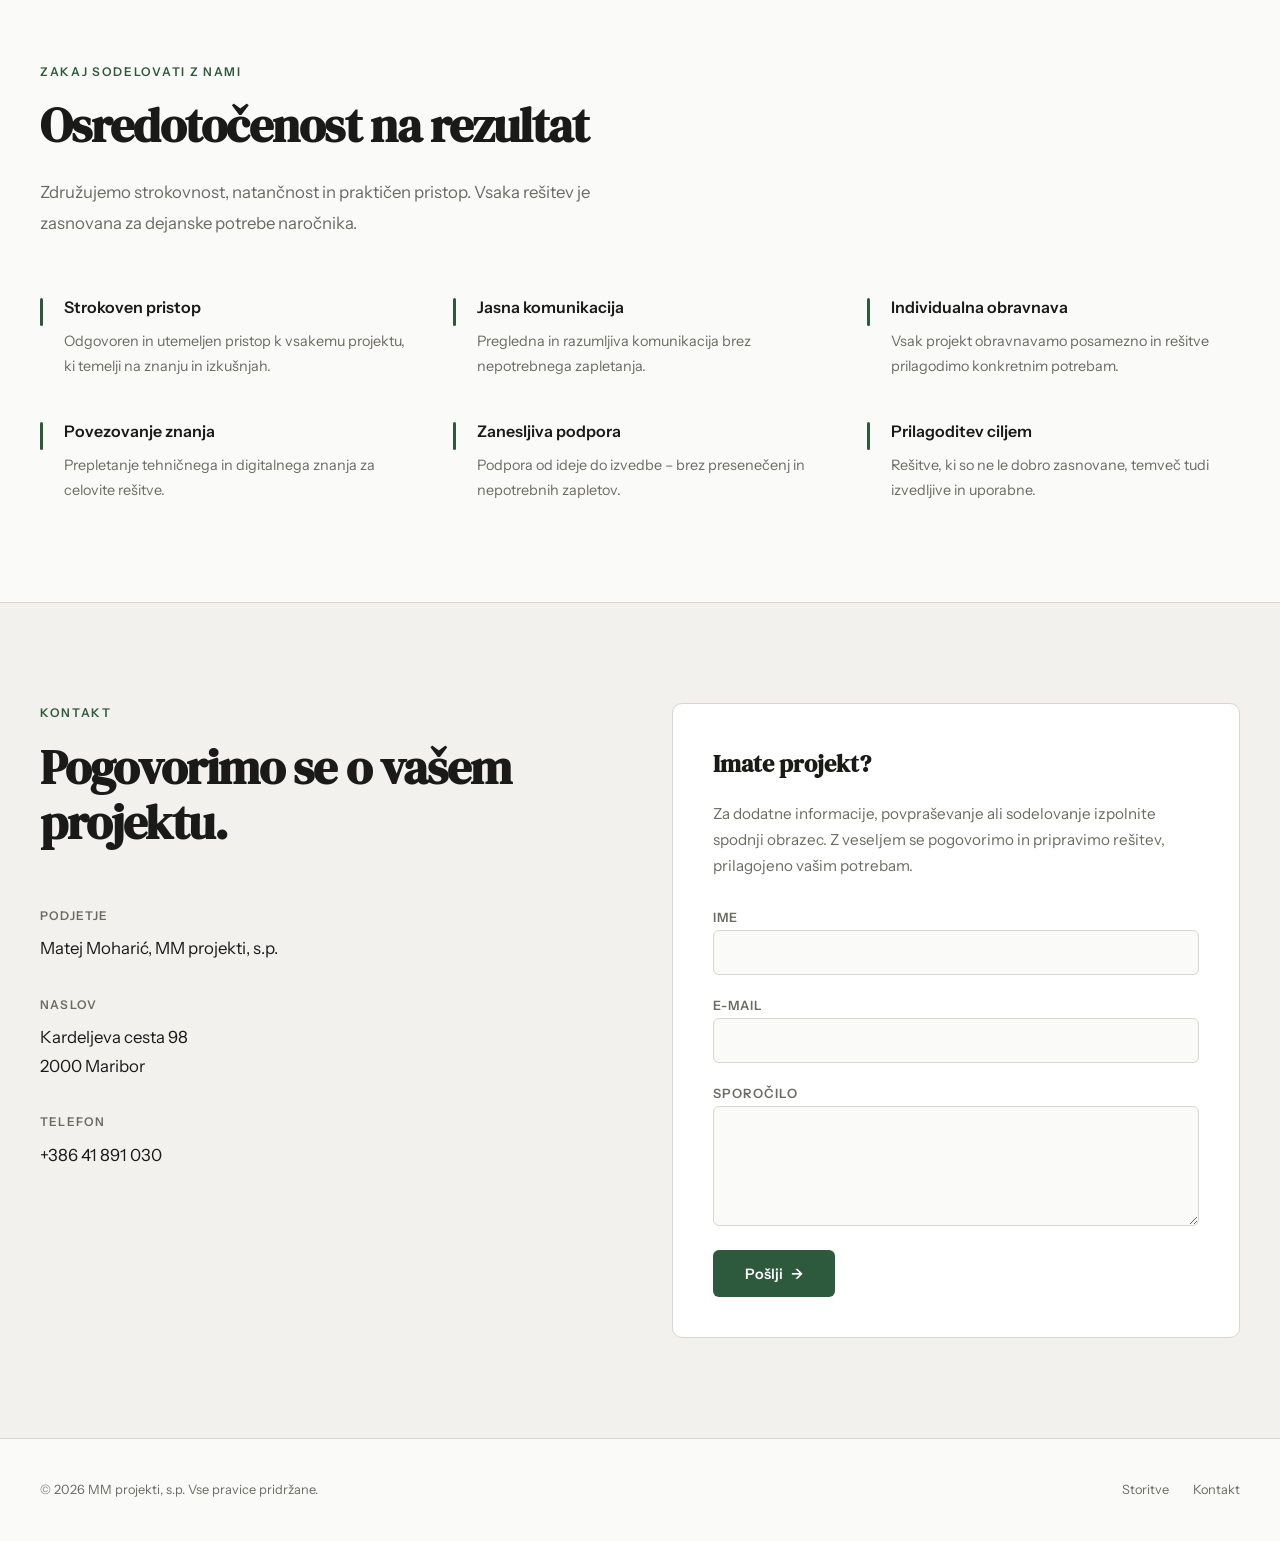
==== commit 6c5c5abd: "fix: canonical URLs na GitHub Pages, odstranjen dejavnost blok Co-Authored-By: Claude Opus 4.6 <nore" ====
--- a/index.html
+++ b/index.html
@@ -10,13 +10,13 @@
     <meta name="keywords" content="tehnično svetovanje, inženirske storitve, razvoj spletnih strani, spletne aplikacije, projektna dokumentacija, Maribor, Slovenija, MM projekti">
     <meta name="author" content="Matej Moharić, MM projekti, s.p.">
     <meta name="robots" content="index, follow">
-    <link rel="canonical" href="https://www.mm-projekti.si/">
+    <link rel="canonical" href="https://m1984m.github.io/mm-projekti/">
 
     <!-- Open Graph / Social -->
     <meta property="og:type" content="website">
     <meta property="og:title" content="MM projekti, s.p. | Tehnično svetovanje & spletne rešitve">
     <meta property="og:description" content="Strokovno tehnično svetovanje, inženirske storitve in razvoj spletnih rešitev po meri naročnika. Maribor.">
-    <meta property="og:url" content="https://www.mm-projekti.si/">
+    <meta property="og:url" content="https://m1984m.github.io/mm-projekti/">
     <meta property="og:locale" content="sl_SI">
     <meta property="og:site_name" content="MM projekti">
 
@@ -28,7 +28,7 @@
       "name": "MM projekti, s.p.",
       "legalName": "Matej Moharić, MM projekti, s.p.",
       "description": "Tehnično svetovanje, inženirske storitve, priprava projektne dokumentacije ter razvoj spletnih strani in aplikacij po meri naročnika.",
-      "url": "https://www.mm-projekti.si",
+      "url": "https://m1984m.github.io/mm-projekti/",
       "telephone": "+386 41 891 030",
       "address": {
         "@type": "PostalAddress",
@@ -295,10 +295,7 @@
                         <h4>Telefon</h4>
                         <p><a href="tel:+38641891030">+386 41 891 030</a></p>
                     </div>
-                    <div class="contact-block">
-                        <h4>Dejavnost</h4>
-                        <p>71.129 – Druge inženirske dejavnosti in tehnično svetovanje</p>
-                    </div>
+                   
                 </div>
                 <div class="contact-cta reveal">
                     <h3>Imate projekt?</h3>
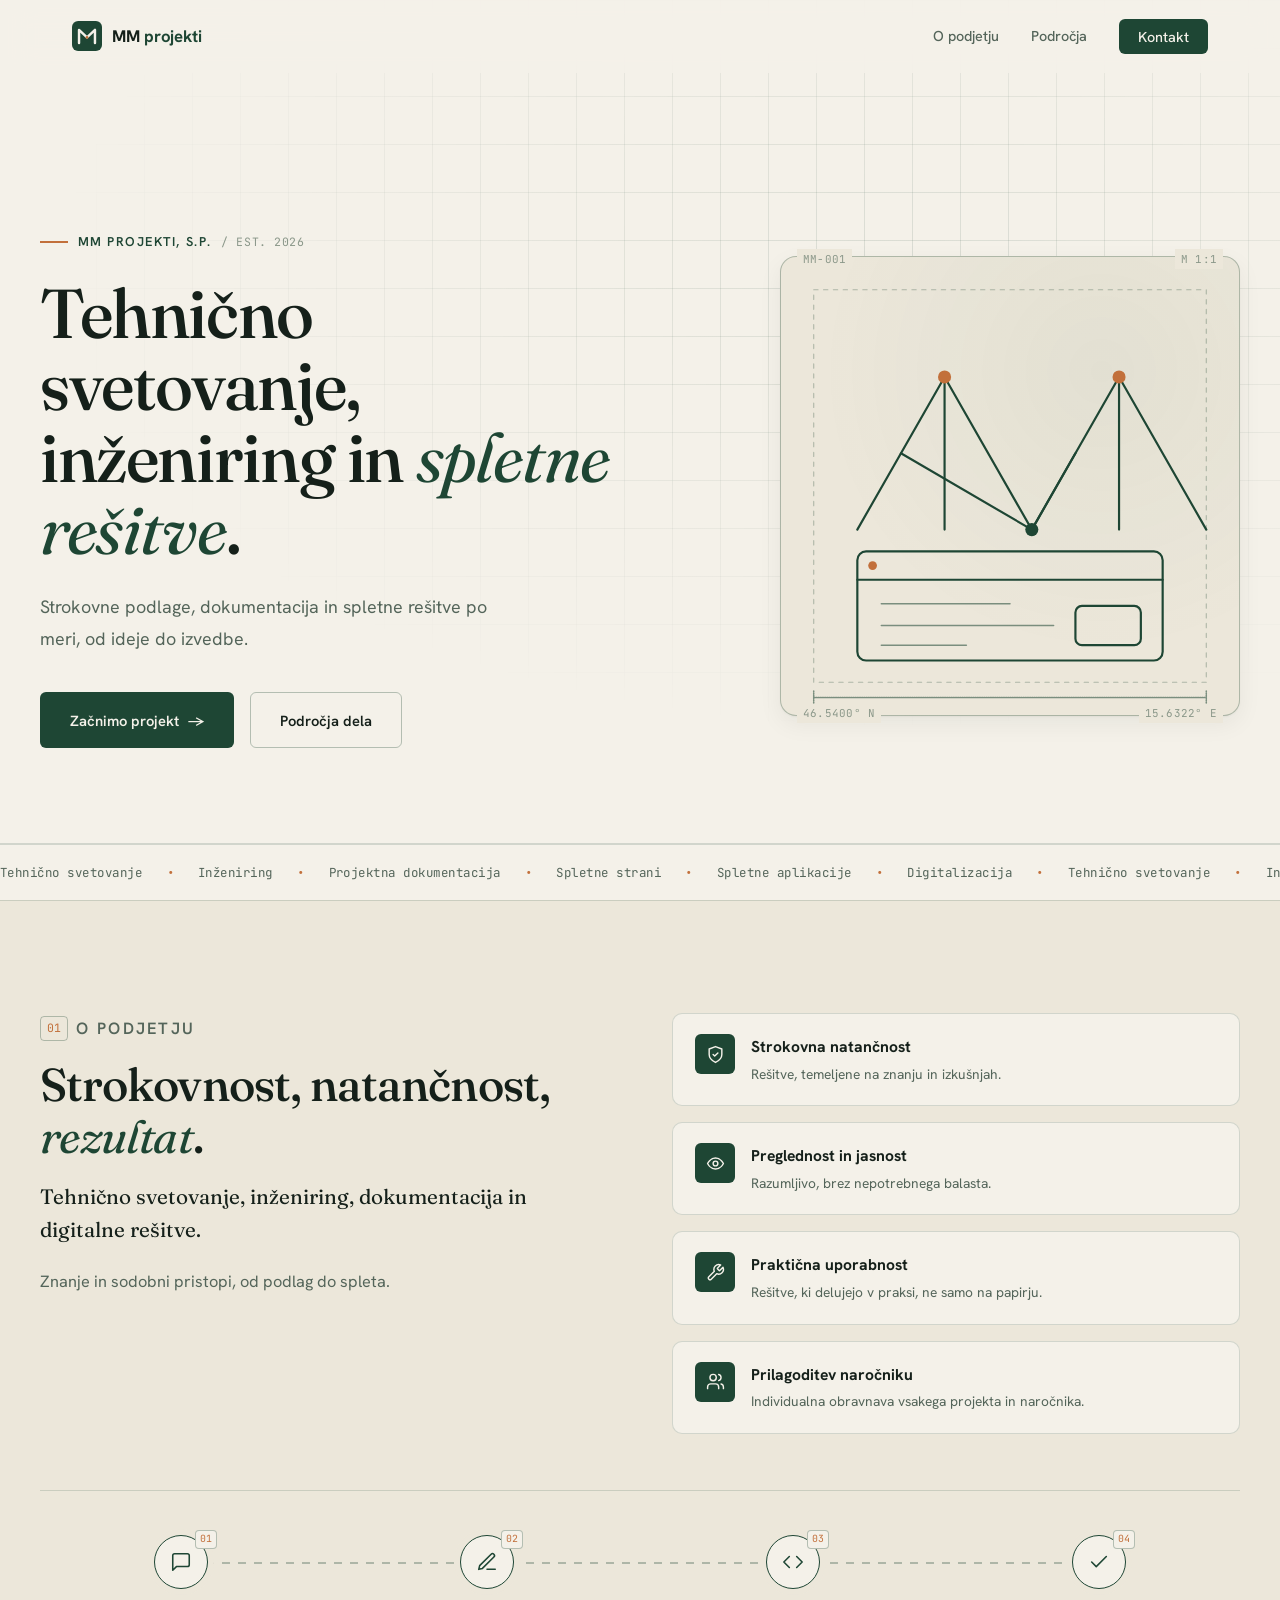
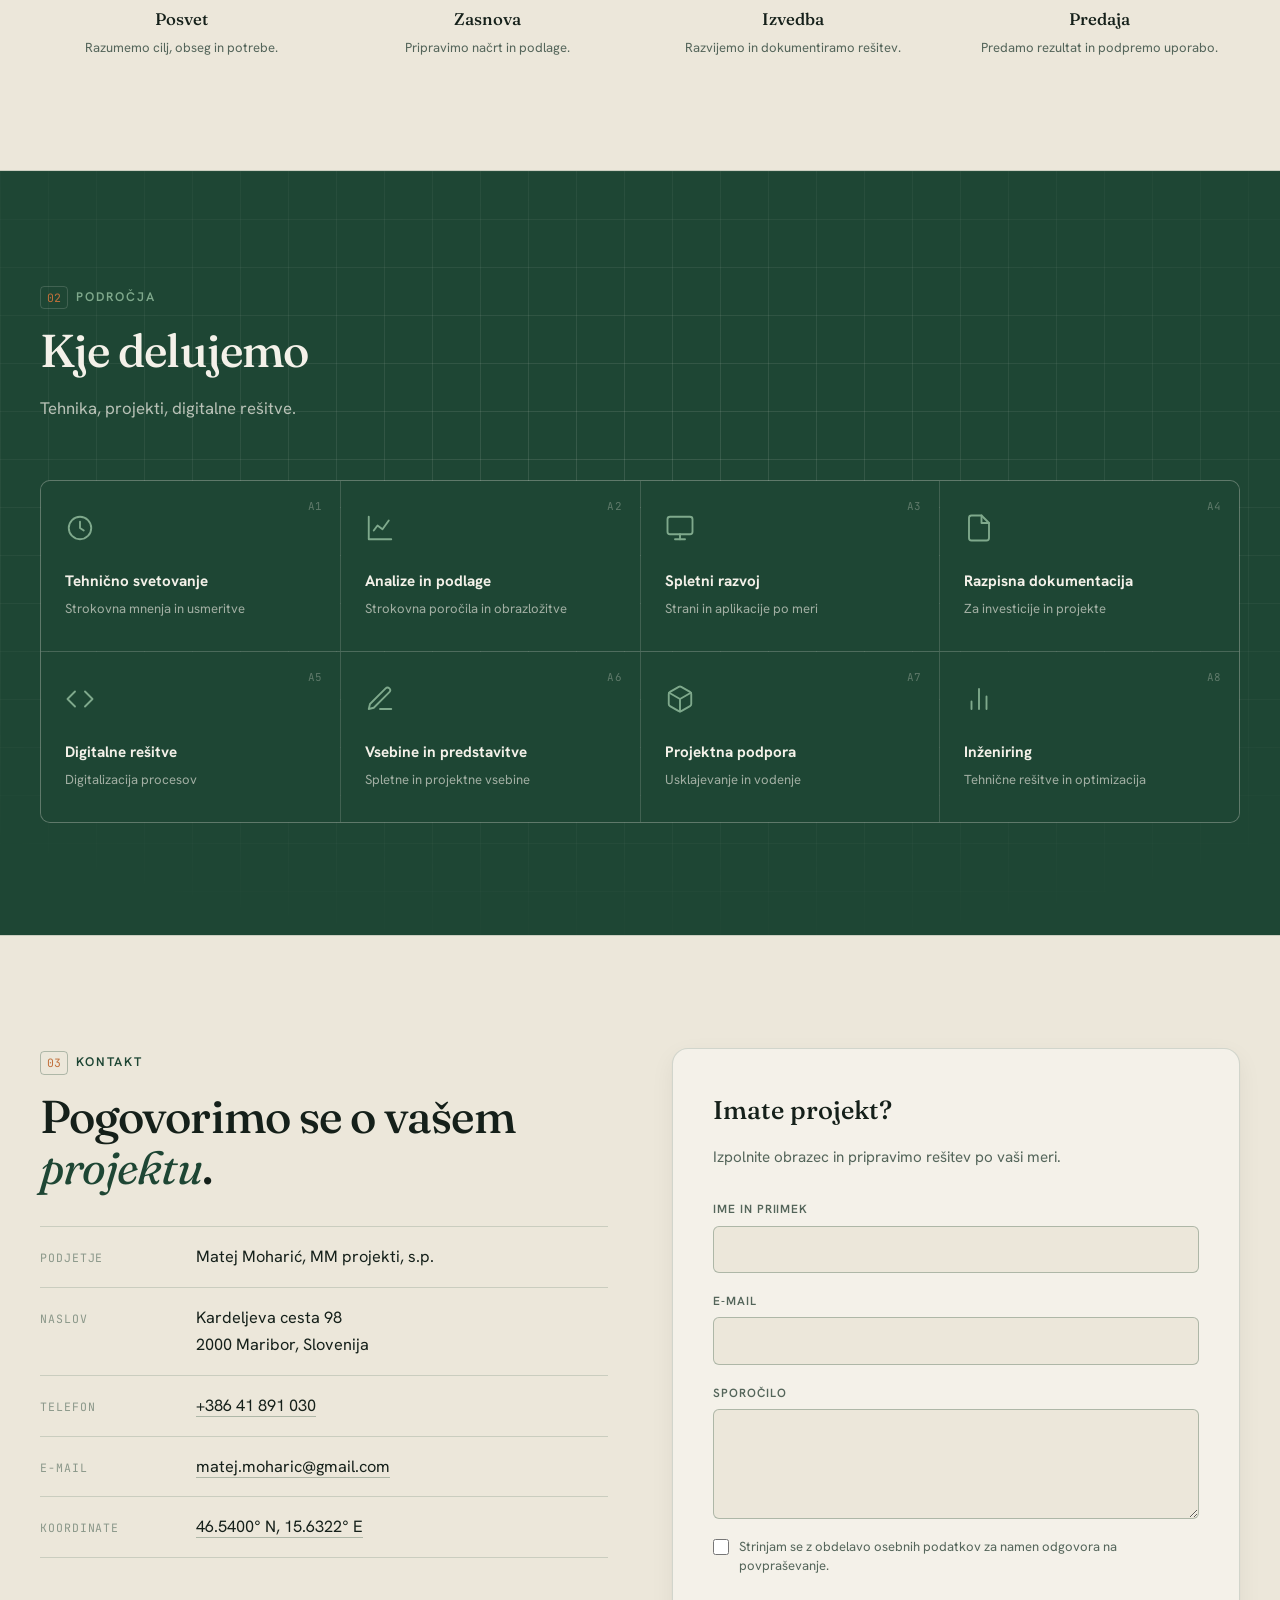
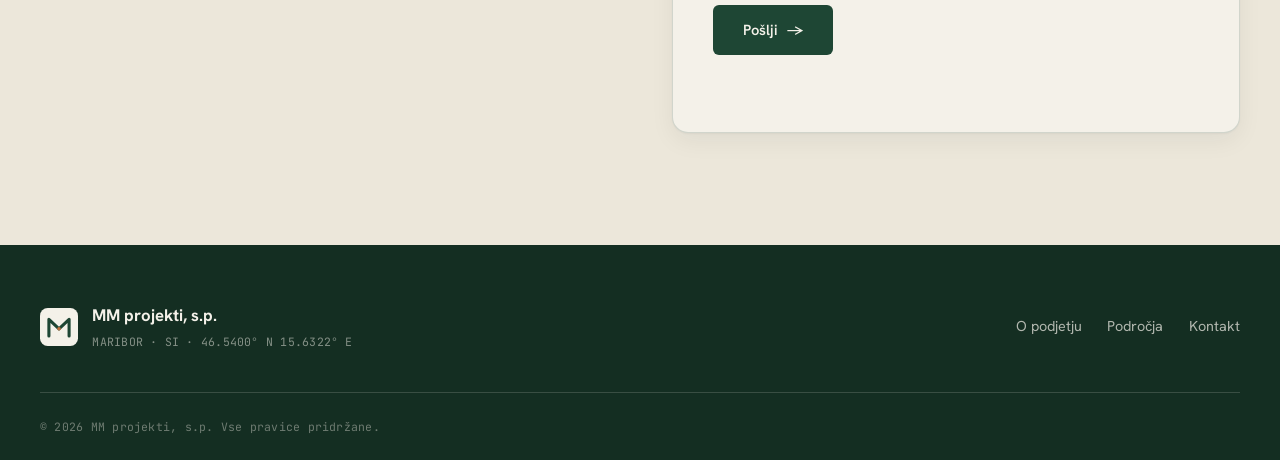
==== commit 9eb6510b: "fix: popravi koordinate na Kardeljevo cesto 98, odstrani zemljevid in mrtev CSS Koordinate kažejo na" ====
--- a/index.html
+++ b/index.html
@@ -5,12 +5,17 @@
     <meta name="viewport" content="width=device-width, initial-scale=1.0">
 
     <!-- SEO Meta Tags -->
-    <title>MM projekti, s.p. | Tehnično svetovanje, inženirske storitve in razvoj spletnih rešitev – Maribor</title>
-    <meta name="description" content="MM projekti, s.p. – strokovno tehnično svetovanje, inženirske storitve, priprava projektne dokumentacije ter razvoj spletnih strani in aplikacij po meri. Maribor, Slovenija.">
+    <title>MM projekti, s.p. | Tehnično svetovanje, inženiring in spletne rešitve, Maribor</title>
+    <meta name="description" content="MM projekti, s.p.: strokovno tehnično svetovanje, inženirske storitve, priprava projektne dokumentacije ter razvoj spletnih strani in aplikacij po meri. Maribor, Slovenija.">
     <meta name="keywords" content="tehnično svetovanje, inženirske storitve, razvoj spletnih strani, spletne aplikacije, projektna dokumentacija, Maribor, Slovenija, MM projekti">
     <meta name="author" content="Matej Moharić, MM projekti, s.p.">
     <meta name="robots" content="index, follow">
+    <meta name="theme-color" content="#1E4634">
     <link rel="canonical" href="https://m1984m.github.io/mm-projekti/">
+
+    <!-- Icons -->
+    <link rel="icon" type="image/svg+xml" href="assets/favicon.svg">
+    <link rel="apple-touch-icon" href="assets/favicon.svg">
 
     <!-- Open Graph / Social -->
     <meta property="og:type" content="website">
@@ -19,6 +24,13 @@
     <meta property="og:url" content="https://m1984m.github.io/mm-projekti/">
     <meta property="og:locale" content="sl_SI">
     <meta property="og:site_name" content="MM projekti">
+    <meta property="og:image" content="https://m1984m.github.io/mm-projekti/assets/og-cover.png">
+    <meta property="og:image:width" content="1200">
+    <meta property="og:image:height" content="630">
+    <meta name="twitter:card" content="summary_large_image">
+    <meta name="twitter:title" content="MM projekti, s.p. | Tehnično svetovanje & spletne rešitve">
+    <meta name="twitter:description" content="Strokovno tehnično svetovanje, inženirske storitve in razvoj spletnih rešitev po meri naročnika. Maribor.">
+    <meta name="twitter:image" content="https://m1984m.github.io/mm-projekti/assets/og-cover.png">
 
     <!-- Structured Data / JSON-LD -->
     <script type="application/ld+json">
@@ -37,16 +49,9 @@
         "postalCode": "2000",
         "addressCountry": "SI"
       },
-      "geo": {
-        "@type": "GeoCoordinates",
-        "latitude": 46.5547,
-        "longitude": 15.6459
-      },
+      "geo": { "@type": "GeoCoordinates", "latitude": 46.540039, "longitude": 15.6321971 },
       "foundingDate": "2026-02-13",
-      "areaServed": {
-        "@type": "Country",
-        "name": "Slovenija"
-      },
+      "areaServed": { "@type": "Country", "name": "Slovenija" },
       "serviceType": ["Tehnično svetovanje", "Inženirske storitve", "Razvoj spletnih strani", "Razvoj spletnih aplikacij", "Priprava projektne dokumentacije"],
       "knowsAbout": ["Prometno inženirstvo", "Projektna dokumentacija", "Spletni razvoj", "Digitalizacija", "Tehnično svetovanje"],
       "isicV4": "7112"
@@ -56,38 +61,89 @@
     <!-- Fonts -->
     <link rel="preconnect" href="https://fonts.googleapis.com">
     <link rel="preconnect" href="https://fonts.gstatic.com" crossorigin>
-    <link href="https://fonts.googleapis.com/css2?family=DM+Serif+Display:ital@0;1&family=Instrument+Sans:wght@400;500;600;700&display=swap" rel="stylesheet">
-
-    <!-- Styles -->
+    <link href="https://fonts.googleapis.com/css2?family=Fraunces:ital,opsz,wght@0,9..144,400..600;1,9..144,400..500&family=Hanken+Grotesk:wght@400;500;600;700&family=JetBrains+Mono:wght@400;500&display=swap" rel="stylesheet">
+
     <link rel="stylesheet" href="style.css">
 </head>
 <body>
+    <a href="#main" class="skip-link">Preskoči na vsebino</a>
+
     <!-- Navigation -->
     <nav id="navbar">
         <div class="nav-inner">
-            <a href="#" class="nav-logo">MM <span>projekti</span></a>
+            <a href="#" class="nav-logo" aria-label="MM projekti, domov">
+                <svg class="nav-mark" viewBox="0 0 64 64" aria-hidden="true">
+                    <rect width="64" height="64" rx="13" fill="#1E4634"/>
+                    <path d="M15 47V19l17 16 17-16v28" fill="none" stroke="#F4F1E9" stroke-width="5.2" stroke-linecap="round" stroke-linejoin="round"/>
+                    <circle cx="32" cy="35" r="3" fill="#C2703B"/>
+                </svg>
+                <span class="nav-word">MM <span>projekti</span></span>
+            </a>
             <ul class="nav-links" id="navLinks">
                 <li><a href="#o-podjetju">O podjetju</a></li>
-                <li><a href="#storitve">Storitve</a></li>
                 <li><a href="#podrocja">Področja</a></li>
-                <li><a href="#zakaj">Zakaj mi</a></li>
-                <li><a href="#kontakt">Kontakt</a></li>
+                <li><a href="#kontakt" class="nav-cta">Kontakt</a></li>
             </ul>
-            <button class="nav-toggle" id="navToggle" aria-label="Odpri meni">
+            <button class="nav-toggle" id="navToggle" aria-label="Odpri meni" aria-expanded="false" aria-controls="navLinks">
                 <span></span><span></span><span></span>
             </button>
         </div>
     </nav>
 
+    <main id="main">
     <!-- Hero -->
     <header class="hero">
+        <div class="blueprint-bg" aria-hidden="true"></div>
         <div class="hero-inner">
-            <div class="hero-label">MM projekti, s.p.</div>
-            <h1>Tehnično svetovanje, inženiring in <em>spletne rešitve</em></h1>
-            <p class="hero-desc">Strokovna podpora pri pripravi projektov, tehničnih podlag, dokumentacije ter razvoju spletnih strani in aplikacij po meri.</p>
-            <div class="hero-actions">
-                <a href="#kontakt" class="btn btn-primary">Kontaktirajte nas <span class="btn-arrow">→</span></a>
-                <a href="#storitve" class="btn btn-ghost">Naše storitve</a>
+            <div class="hero-copy">
+                <div class="hero-label">MM projekti, s.p. <span class="mono">/ EST. 2026</span></div>
+                <h1>Tehnično svetovanje, inženiring in <em>spletne rešitve</em>.</h1>
+                <p class="hero-desc">Strokovne podlage, dokumentacija in spletne rešitve po meri, od ideje do izvedbe.</p>
+                <div class="hero-actions">
+                    <a href="#kontakt" class="btn btn-primary">Začnimo projekt <span class="btn-arrow" aria-hidden="true">→</span></a>
+                    <a href="#podrocja" class="btn btn-ghost">Področja dela</a>
+                </div>
+            </div>
+
+            <div class="hero-plate" aria-hidden="true">
+                <span class="plate-tag plate-tag--tl mono">MM-001</span>
+                <span class="plate-tag plate-tag--tr mono">M 1:1</span>
+                <span class="plate-tag plate-tag--bl mono">46.5400° N</span>
+                <span class="plate-tag plate-tag--br mono">15.6322° E</span>
+                <svg class="plate-svg" viewBox="0 0 420 420" fill="none" stroke-linecap="round" stroke-linejoin="round">
+                    <!-- dimension frame -->
+                    <rect class="bp bp-frame" x="30" y="30" width="360" height="360"/>
+                    <!-- structural truss -->
+                    <path class="bp bp-draw" d="M70 250 L150 110 L230 250 L310 110 L390 250" pathLength="1"/>
+                    <line class="bp bp-draw" x1="150" y1="110" x2="150" y2="250" pathLength="1"/>
+                    <line class="bp bp-draw" x1="310" y1="110" x2="310" y2="250" pathLength="1"/>
+                    <line class="bp bp-draw" x1="110" y1="180" x2="230" y2="250" pathLength="1"/>
+                    <line class="bp bp-draw" x1="270" y1="180" x2="230" y2="250" pathLength="1"/>
+                    <!-- browser / web wireframe -->
+                    <rect class="bp bp-draw" x="70" y="270" width="280" height="100" rx="8" pathLength="1"/>
+                    <line class="bp bp-draw" x1="70" y1="296" x2="350" y2="296" pathLength="1"/>
+                    <line class="bp bp-thin" x1="92" y1="318" x2="210" y2="318" pathLength="1"/>
+                    <line class="bp bp-thin" x1="92" y1="338" x2="250" y2="338" pathLength="1"/>
+                    <line class="bp bp-thin" x1="92" y1="356" x2="170" y2="356" pathLength="1"/>
+                    <rect class="bp bp-draw" x="270" y="320" width="60" height="36" rx="6" pathLength="1"/>
+                    <!-- nodes -->
+                    <circle class="node" cx="150" cy="110" r="6"/>
+                    <circle class="node" cx="310" cy="110" r="6"/>
+                    <circle class="node node--ink" cx="230" cy="250" r="6"/>
+                    <circle class="node dot-acc" cx="84" cy="283" r="4"/>
+                    <!-- dimension ticks -->
+                    <g class="bp bp-thin" opacity="0.6">
+                        <line x1="30" y1="404" x2="390" y2="404"/>
+                        <line x1="30" y1="398" x2="30" y2="410"/>
+                        <line x1="390" y1="398" x2="390" y2="410"/>
+                    </g>
+                </svg>
+            </div>
+        </div>
+        <div class="hero-ticker" aria-hidden="true">
+            <div class="ticker-track">
+                <span>Tehnično svetovanje</span><span>•</span><span>Inženiring</span><span>•</span><span>Projektna dokumentacija</span><span>•</span><span>Spletne strani</span><span>•</span><span>Spletne aplikacije</span><span>•</span><span>Digitalizacija</span><span>•</span>
+                <span>Tehnično svetovanje</span><span>•</span><span>Inženiring</span><span>•</span><span>Projektna dokumentacija</span><span>•</span><span>Spletne strani</span><span>•</span><span>Spletne aplikacije</span><span>•</span><span>Digitalizacija</span><span>•</span>
             </div>
         </div>
     </header>
@@ -97,178 +153,127 @@
         <div class="section-inner">
             <div class="about-grid">
                 <div class="about-text reveal">
-                    <p class="section-label">O podjetju</p>
-                    <h2 class="section-title">Strokovnost, natančnost, rezultat.</h2>
-                    <p>MM projekti, s.p. je podjetje, usmerjeno v tehnično svetovanje, inženirske storitve, pripravo strokovne dokumentacije ter razvoj digitalnih rešitev.</p>
-                    <p>Pri delu povezujemo tehnično znanje, projektno razumevanje in sodobne pristope. Naročnikom pomagamo pri pripravi strokovnih podlag, oblikovanju projektnih vsebin, tehničnih obrazložitev in razvoju spletnih rešitev, ki podpirajo njihovo delovanje ali poslovne procese.</p>
+                    <p class="section-label"><span class="mono">01</span> O podjetju</p>
+                    <h2 class="section-title">Strokovnost, natančnost, <em>rezultat</em>.</h2>
+                    <p class="lead">Tehnično svetovanje, inženiring, dokumentacija in digitalne rešitve.</p>
+                    <p>Znanje in sodobni pristopi, od podlag do spleta.</p>
                 </div>
                 <div class="about-values reveal">
                     <div class="value-item">
                         <div class="value-icon">
-                            <svg viewBox="0 0 24 24" aria-hidden="true"><path d="M12 22s8-4 8-10V5l-8-3-8 3v7c0 6 8 10 8 10z"/></svg>
-                        </div>
-                        <div>
-                            <h4>Strokovna natančnost</h4>
-                            <p>Vsebine in rešitve, ki temeljijo na znanju in izkušnjah.</p>
-                        </div>
+                            <svg viewBox="0 0 24 24" aria-hidden="true"><path d="M12 22s8-4 8-10V5l-8-3-8 3v7c0 6 8 10 8 10z"/><path d="m9 12 2 2 4-4"/></svg>
+                        </div>
+                        <div><h4>Strokovna natančnost</h4><p>Rešitve, temeljene na znanju in izkušnjah.</p></div>
                     </div>
                     <div class="value-item">
                         <div class="value-icon">
-                            <svg viewBox="0 0 24 24" aria-hidden="true"><path d="M1 12s4-8 11-8 11 8 11 8-4 8-11 8-11-8-11-8z"/><circle cx="12" cy="12" r="3"/></svg>
-                        </div>
-                        <div>
-                            <h4>Preglednost in jasnost</h4>
-                            <p>Vsebine pripravljene razumljivo, brez nepotrebnega balasta.</p>
-                        </div>
+                            <svg viewBox="0 0 24 24" aria-hidden="true"><path d="M2 12s3.5-7 10-7 10 7 10 7-3.5 7-10 7-10-7-10-7z"/><circle cx="12" cy="12" r="3"/></svg>
+                        </div>
+                        <div><h4>Preglednost in jasnost</h4><p>Razumljivo, brez nepotrebnega balasta.</p></div>
                     </div>
                     <div class="value-item">
                         <div class="value-icon">
                             <svg viewBox="0 0 24 24" aria-hidden="true"><path d="M14.7 6.3a1 1 0 0 0 0 1.4l1.6 1.6a1 1 0 0 0 1.4 0l3.77-3.77a6 6 0 0 1-7.94 7.94l-6.91 6.91a2.12 2.12 0 0 1-3-3l6.91-6.91a6 6 0 0 1 7.94-7.94l-3.76 3.76z"/></svg>
                         </div>
-                        <div>
-                            <h4>Praktična uporabnost</h4>
-                            <p>Rešitve, ki delujejo v praksi – ne samo na papirju.</p>
-                        </div>
+                        <div><h4>Praktična uporabnost</h4><p>Rešitve, ki delujejo v praksi, ne samo na papirju.</p></div>
                     </div>
                     <div class="value-item">
                         <div class="value-icon">
-                            <svg viewBox="0 0 24 24" aria-hidden="true"><path d="M17 21v-2a4 4 0 0 0-4-4H5a4 4 0 0 0-4 4v2"/><circle cx="9" cy="7" r="4"/><path d="M23 21v-2a4 4 0 0 0-3-3.87"/><path d="M16 3.13a4 4 0 0 1 0 7.75"/></svg>
-                        </div>
-                        <div>
-                            <h4>Prilagoditev naročniku</h4>
-                            <p>Individualna obravnava vsakega projekta in naročnika.</p>
-                        </div>
-                    </div>
-                </div>
-            </div>
-        </div>
-    </section>
-
-    <!-- Storitve -->
-    <section id="storitve">
-        <div class="section-inner">
-            <p class="section-label reveal">Storitve</p>
-            <h2 class="section-title reveal">Kaj ponujamo</h2>
-            <p class="section-desc reveal">Od tehničnega svetovanja do razvoja spletnih rešitev – celovita podpora pri vašem projektu.</p>
-
-            <div class="services-grid">
-                <article class="service-card reveal">
-                    <div class="service-num">01</div>
-                    <h3>Tehnično svetovanje</h3>
-                    <p>Priprava strokovnih mnenj, tehničnih usmeritev, projektnih izhodišč ter svetovanje pri načrtovanju in izvedbi projektov.</p>
-                </article>
-                <article class="service-card reveal">
-                    <div class="service-num">02</div>
-                    <h3>Inženirske storitve</h3>
-                    <p>Podpora pri pripravi tehničnih rešitev, strokovnih podlag, usklajevanju projektnih aktivnosti in optimizaciji izvedbe.</p>
-                </article>
-                <article class="service-card reveal">
-                    <div class="service-num">03</div>
-                    <h3>Projektna dokumentacija</h3>
-                    <p>Izdelava tehničnih opisov, strokovnih obrazložitev, analiz, poročil in dokumentacije za projekte, investicije ali razpise.</p>
-                </article>
-                <article class="service-card reveal">
-                    <div class="service-num">04</div>
-                    <h3>Razvoj projektnih konceptov</h3>
-                    <p>Sodelovanje pri zasnovi projektov, opredelitvi ciljev, vsebine, aktivnosti in razvojnih rešitev.</p>
-                </article>
-                <article class="service-card reveal">
-                    <div class="service-num">05</div>
-                    <h3>Razvoj spletnih strani</h3>
-                    <p>Sodobne spletne strani, prilagojene naročniku, njegovi dejavnosti in ciljni publiki. Poudarek na preglednosti, funkcionalnosti in vsebini.</p>
-                </article>
-                <article class="service-card reveal">
-                    <div class="service-num">06</div>
-                    <h3>Spletne aplikacije</h3>
-                    <p>Načrtovanje in razvoj spletnih aplikacij po meri – za interno uporabo, delo s strankami ali digitalizacijo procesov.</p>
-                </article>
+                            <svg viewBox="0 0 24 24" aria-hidden="true"><path d="M16 21v-2a4 4 0 0 0-4-4H6a4 4 0 0 0-4 4v2"/><circle cx="9" cy="7" r="4"/><path d="M22 21v-2a4 4 0 0 0-3-3.87"/><path d="M16 3.13a4 4 0 0 1 0 7.75"/></svg>
+                        </div>
+                        <div><h4>Prilagoditev naročniku</h4><p>Individualna obravnava vsakega projekta in naročnika.</p></div>
+                    </div>
+                </div>
+            </div>
+
+            <div class="process reveal">
+                <div class="process-line" aria-hidden="true"></div>
+                <div class="process-step">
+                    <div class="process-node">
+                        <svg viewBox="0 0 24 24" aria-hidden="true"><path d="M21 15a2 2 0 0 1-2 2H7l-4 4V5a2 2 0 0 1 2-2h14a2 2 0 0 1 2 2z"/></svg>
+                        <span class="process-idx mono">01</span>
+                    </div>
+                    <h4>Posvet</h4>
+                    <p>Razumemo cilj, obseg in potrebe.</p>
+                </div>
+                <div class="process-step">
+                    <div class="process-node">
+                        <svg viewBox="0 0 24 24" aria-hidden="true"><path d="M12 20h9"/><path d="M16.5 3.5a2.1 2.1 0 0 1 3 3L7 19l-4 1 1-4z"/></svg>
+                        <span class="process-idx mono">02</span>
+                    </div>
+                    <h4>Zasnova</h4>
+                    <p>Pripravimo načrt in podlage.</p>
+                </div>
+                <div class="process-step">
+                    <div class="process-node">
+                        <svg viewBox="0 0 24 24" aria-hidden="true"><polyline points="16 18 22 12 16 6"/><polyline points="8 6 2 12 8 18"/></svg>
+                        <span class="process-idx mono">03</span>
+                    </div>
+                    <h4>Izvedba</h4>
+                    <p>Razvijemo in dokumentiramo rešitev.</p>
+                </div>
+                <div class="process-step">
+                    <div class="process-node">
+                        <svg viewBox="0 0 24 24" aria-hidden="true"><path d="M20 6 9 17l-5-5"/></svg>
+                        <span class="process-idx mono">04</span>
+                    </div>
+                    <h4>Predaja</h4>
+                    <p>Predamo rezultat in podpremo uporabo.</p>
+                </div>
             </div>
         </div>
     </section>
 
     <!-- Področja dela -->
     <section id="podrocja">
+        <div class="blueprint-bg blueprint-bg--dark" aria-hidden="true"></div>
         <div class="section-inner">
-            <p class="section-label reveal">Področja</p>
-            <h2 class="section-title reveal">Kje delujemo</h2>
-            <p class="section-desc reveal">Preplet tehničnega znanja, projektnega dela in digitalnih rešitev.</p>
-
-            <div class="areas-grid reveal">
-                <div class="area-item">
-                    <svg viewBox="0 0 24 24" aria-hidden="true"><circle cx="12" cy="12" r="10"/><path d="M12 6v6l4 2"/></svg>
-                    <h4>Tehnično svetovanje</h4>
-                    <p>Strokovna mnenja in usmeritve</p>
-                </div>
-                <div class="area-item">
-                    <svg viewBox="0 0 24 24" aria-hidden="true"><path d="M2 3h6a4 4 0 0 1 4 4v14a3 3 0 0 0-3-3H2z"/><path d="M22 3h-6a4 4 0 0 0-4 4v14a3 3 0 0 1 3-3h7z"/></svg>
-                    <h4>Analize in podlage</h4>
-                    <p>Strokovna poročila in obrazložitve</p>
-                </div>
-                <div class="area-item">
-                    <svg viewBox="0 0 24 24" aria-hidden="true"><rect x="2" y="3" width="20" height="14" rx="2" ry="2"/><line x1="8" y1="21" x2="16" y2="21"/><line x1="12" y1="17" x2="12" y2="21"/></svg>
-                    <h4>Spletni razvoj</h4>
-                    <p>Strani in aplikacije po meri</p>
-                </div>
-                <div class="area-item">
+            <div class="section-head reveal">
+                <p class="section-label"><span class="mono">02</span> Področja</p>
+                <h2 class="section-title">Kje delujemo</h2>
+                <p class="section-desc">Tehnika, projekti, digitalne rešitve.</p>
+            </div>
+
+            <div class="areas-grid">
+                <div class="area-item reveal">
+                    <svg viewBox="0 0 24 24" aria-hidden="true"><circle cx="12" cy="12" r="9"/><path d="M12 7v5l3 2"/></svg>
+                    <h4>Tehnično svetovanje</h4><p>Strokovna mnenja in usmeritve</p>
+                    <span class="area-idx mono">A1</span>
+                </div>
+                <div class="area-item reveal">
+                    <svg viewBox="0 0 24 24" aria-hidden="true"><path d="M3 3v18h18"/><path d="m7 14 3-4 4 3 5-7"/></svg>
+                    <h4>Analize in podlage</h4><p>Strokovna poročila in obrazložitve</p>
+                    <span class="area-idx mono">A2</span>
+                </div>
+                <div class="area-item reveal">
+                    <svg viewBox="0 0 24 24" aria-hidden="true"><rect x="2" y="3" width="20" height="14" rx="2"/><line x1="8" y1="21" x2="16" y2="21"/><line x1="12" y1="17" x2="12" y2="21"/></svg>
+                    <h4>Spletni razvoj</h4><p>Strani in aplikacije po meri</p>
+                    <span class="area-idx mono">A3</span>
+                </div>
+                <div class="area-item reveal">
                     <svg viewBox="0 0 24 24" aria-hidden="true"><path d="M14 2H6a2 2 0 0 0-2 2v16a2 2 0 0 0 2 2h12a2 2 0 0 0 2-2V8z"/><polyline points="14 2 14 8 20 8"/></svg>
-                    <h4>Razpisna dokumentacija</h4>
-                    <p>Za investicije in projekte</p>
-                </div>
-                <div class="area-item">
+                    <h4>Razpisna dokumentacija</h4><p>Za investicije in projekte</p>
+                    <span class="area-idx mono">A4</span>
+                </div>
+                <div class="area-item reveal">
                     <svg viewBox="0 0 24 24" aria-hidden="true"><polyline points="16 18 22 12 16 6"/><polyline points="8 6 2 12 8 18"/></svg>
-                    <h4>Digitalne rešitve</h4>
-                    <p>Digitalizacija procesov</p>
-                </div>
-                <div class="area-item">
-                    <svg viewBox="0 0 24 24" aria-hidden="true"><path d="M12 20h9"/><path d="M16.5 3.5a2.121 2.121 0 0 1 3 3L7 19l-4 1 1-4L16.5 3.5z"/></svg>
-                    <h4>Vsebine in predstavitve</h4>
-                    <p>Spletne in projektne vsebine</p>
-                </div>
-                <div class="area-item">
-                    <svg viewBox="0 0 24 24" aria-hidden="true"><path d="M21 16V8a2 2 0 0 0-1-1.73l-7-4a2 2 0 0 0-2 0l-7 4A2 2 0 0 0 3 8v8a2 2 0 0 0 1 1.73l7 4a2 2 0 0 0 2 0l7-4A2 2 0 0 0 21 16z"/></svg>
-                    <h4>Projektna podpora</h4>
-                    <p>Usklajevanje in vodenje</p>
-                </div>
-                <div class="area-item">
-                    <svg viewBox="0 0 24 24" aria-hidden="true"><path d="M18 20V10"/><path d="M12 20V4"/><path d="M6 20v-6"/></svg>
-                    <h4>Inženiring</h4>
-                    <p>Tehnične rešitve in optimizacija</p>
-                </div>
-            </div>
-        </div>
-    </section>
-
-    <!-- Zakaj mi -->
-    <section id="zakaj">
-        <div class="section-inner">
-            <p class="section-label reveal">Zakaj sodelovati z nami</p>
-            <h2 class="section-title reveal">Osredotočenost na rezultat</h2>
-            <p class="section-desc reveal">Združujemo strokovnost, natančnost in praktičen pristop. Vsaka rešitev je zasnovana za dejanske potrebe naročnika.</p>
-
-            <div class="why-grid">
-                <div class="why-item reveal">
-                    <h4>Strokoven pristop</h4>
-                    <p>Odgovoren in utemeljen pristop k vsakemu projektu, ki temelji na znanju in izkušnjah.</p>
-                </div>
-                <div class="why-item reveal">
-                    <h4>Jasna komunikacija</h4>
-                    <p>Pregledna in razumljiva komunikacija brez nepotrebnega zapletanja.</p>
-                </div>
-                <div class="why-item reveal">
-                    <h4>Individualna obravnava</h4>
-                    <p>Vsak projekt obravnavamo posamezno in rešitve prilagodimo konkretnim potrebam.</p>
-                </div>
-                <div class="why-item reveal">
-                    <h4>Povezovanje znanja</h4>
-                    <p>Prepletanje tehničnega in digitalnega znanja za celovite rešitve.</p>
-                </div>
-                <div class="why-item reveal">
-                    <h4>Zanesljiva podpora</h4>
-                    <p>Podpora od ideje do izvedbe – brez presenečenj in nepotrebnih zapletov.</p>
-                </div>
-                <div class="why-item reveal">
-                    <h4>Prilagoditev ciljem</h4>
-                    <p>Rešitve, ki so ne le dobro zasnovane, temveč tudi izvedljive in uporabne.</p>
+                    <h4>Digitalne rešitve</h4><p>Digitalizacija procesov</p>
+                    <span class="area-idx mono">A5</span>
+                </div>
+                <div class="area-item reveal">
+                    <svg viewBox="0 0 24 24" aria-hidden="true"><path d="M12 20h9"/><path d="M16.5 3.5a2.1 2.1 0 0 1 3 3L7 19l-4 1 1-4z"/></svg>
+                    <h4>Vsebine in predstavitve</h4><p>Spletne in projektne vsebine</p>
+                    <span class="area-idx mono">A6</span>
+                </div>
+                <div class="area-item reveal">
+                    <svg viewBox="0 0 24 24" aria-hidden="true"><path d="M21 16V8a2 2 0 0 0-1-1.73l-7-4a2 2 0 0 0-2 0l-7 4A2 2 0 0 0 3 8v8a2 2 0 0 0 1 1.73l7 4a2 2 0 0 0 2 0l7-4A2 2 0 0 0 21 16z"/><path d="m3.3 7 8.7 5 8.7-5M12 22V12"/></svg>
+                    <h4>Projektna podpora</h4><p>Usklajevanje in vodenje</p>
+                    <span class="area-idx mono">A7</span>
+                </div>
+                <div class="area-item reveal">
+                    <svg viewBox="0 0 24 24" aria-hidden="true"><path d="M18 20V10M12 20V4M6 20v-6"/></svg>
+                    <h4>Inženiring</h4><p>Tehnične rešitve in optimizacija</p>
+                    <span class="area-idx mono">A8</span>
                 </div>
             </div>
         </div>
@@ -279,55 +284,72 @@
         <div class="section-inner">
             <div class="contact-grid">
                 <div class="contact-info reveal">
-                    <div>
-                        <p class="section-label">Kontakt</p>
-                        <h2 class="section-title">Pogovorimo se o&nbsp;vašem projektu.</h2>
-                    </div>
-                    <div class="contact-block">
-                        <h4>Podjetje</h4>
-                        <p>Matej Moharić, MM projekti, s.p.</p>
-                    </div>
-                    <div class="contact-block">
-                        <h4>Naslov</h4>
-                        <p>Kardeljeva cesta 98<br>2000 Maribor</p>
-                    </div>
-                    <div class="contact-block">
-                        <h4>Telefon</h4>
-                        <p><a href="tel:+38641891030">+386 41 891 030</a></p>
-                    </div>
-                   
+                    <p class="section-label"><span class="mono">03</span> Kontakt</p>
+                    <h2 class="section-title">Pogovorimo se o&nbsp;vašem <em>projektu</em>.</h2>
+                    <dl class="contact-sheet">
+                        <div><dt class="mono">PODJETJE</dt><dd>Matej Moharić, MM projekti, s.p.</dd></div>
+                        <div><dt class="mono">NASLOV</dt><dd>Kardeljeva cesta 98<br>2000 Maribor, Slovenija</dd></div>
+                        <div><dt class="mono">TELEFON</dt><dd><a href="tel:+38641891030">+386 41 891 030</a></dd></div>
+                        <div><dt class="mono">E-MAIL</dt><dd><a href="mailto:matej.moharic@gmail.com">matej.moharic@gmail.com</a></dd></div>
+                        <div><dt class="mono">KOORDINATE</dt><dd><a href="https://www.google.com/maps?q=46.540039,15.6321971" target="_blank" rel="noopener">46.5400° N, 15.6322° E</a></dd></div>
+                    </dl>
                 </div>
                 <div class="contact-cta reveal">
                     <h3>Imate projekt?</h3>
-                    <p>Za dodatne informacije, povpraševanje ali sodelovanje izpolnite spodnji obrazec. Z veseljem se pogovorimo in pripravimo rešitev, prilagojeno vašim potrebam.</p>
-                    <form class="contact-form" action="https://formspree.io/f/mlgaebav" method="POST">
-                        <div>
-                            <label for="name">Ime</label>
-                            <input type="text" id="name" name="name" required>
-                        </div>
-                        <div>
+                    <p>Izpolnite obrazec in pripravimo rešitev po vaši meri.</p>
+                    <form class="contact-form" id="contactForm" action="https://formspree.io/f/mlgaebav" method="POST" novalidate>
+                        <div class="field">
+                            <label for="name">Ime in priimek</label>
+                            <input type="text" id="name" name="name" autocomplete="name" required>
+                        </div>
+                        <div class="field">
                             <label for="email">E-mail</label>
-                            <input type="email" id="email" name="email" required>
-                        </div>
-                        <div>
+                            <input type="email" id="email" name="email" autocomplete="email" required>
+                        </div>
+                        <div class="field">
                             <label for="message">Sporočilo</label>
-                            <textarea id="message" name="message" required></textarea>
-                        </div>
-                        <button type="submit" class="btn btn-primary">Pošlji <span class="btn-arrow">→</span></button>
+                            <textarea id="message" name="message" rows="4" required></textarea>
+                        </div>
+                        <!-- honeypot -->
+                        <div class="hp" aria-hidden="true">
+                            <label for="company">Podjetje (ne izpolnjujte)</label>
+                            <input type="text" id="company" name="_gotcha" tabindex="-1" autocomplete="off">
+                        </div>
+                        <label class="consent">
+                            <input type="checkbox" id="consent" name="consent" required>
+                            <span>Strinjam se z obdelavo osebnih podatkov za namen odgovora na povpraševanje.</span>
+                        </label>
+                        <button type="submit" class="btn btn-primary">Pošlji <span class="btn-arrow" aria-hidden="true">→</span></button>
+                        <p class="form-status" id="formStatus" role="status" aria-live="polite"></p>
                     </form>
                 </div>
             </div>
         </div>
     </section>
+    </main>
 
     <!-- Footer -->
     <footer>
         <div class="footer-inner">
-            <p>&copy; 2026 MM projekti, s.p. Vse pravice pridržane.</p>
+            <div class="footer-brand">
+                <svg class="nav-mark" viewBox="0 0 64 64" aria-hidden="true">
+                    <rect width="64" height="64" rx="13" fill="#F4F1E9"/>
+                    <path d="M15 47V19l17 16 17-16v28" fill="none" stroke="#1E4634" stroke-width="5.2" stroke-linecap="round" stroke-linejoin="round"/>
+                    <circle cx="32" cy="35" r="3" fill="#C2703B"/>
+                </svg>
+                <div>
+                    <p class="footer-name">MM projekti, s.p.</p>
+                    <p class="footer-sig mono">MARIBOR · SI · 46.5400° N 15.6322° E</p>
+                </div>
+            </div>
             <div class="footer-links">
-                <a href="#storitve">Storitve</a>
+                <a href="#o-podjetju">O podjetju</a>
+                <a href="#podrocja">Področja</a>
                 <a href="#kontakt">Kontakt</a>
             </div>
+        </div>
+        <div class="footer-bottom">
+            <p class="mono">© 2026 MM projekti, s.p. Vse pravice pridržane.</p>
         </div>
     </footer>
 
--- a/style.css
+++ b/style.css
@@ -1,704 +1,689 @@
+/* ============================================================
+   MM projekti — "Načrt" (Blueprint) design system
+   Paper · pine ink · terracotta accent · technical annotations
+   ============================================================ */
+
 :root {
-    --bg: #FAFAF8;
-    --bg-alt: #F2F1ED;
-    --text: #1A1A18;
-    --text-secondary: #6B6B63;
-    --accent: #2D5A3D;
-    --accent-light: #3A7550;
-    --accent-bg: #E8F0EB;
-    --border: #D8D6CE;
-    --white: #FFFFFF;
-    --serif: 'DM Serif Display', Georgia, serif;
-    --sans: 'Instrument Sans', system-ui, sans-serif;
+    --paper:        #F4F1E9;
+    --paper-2:      #ECE7DA;
+    --paper-3:      #E3DDCB;
+    --ink:          #15201A;
+    --ink-soft:     #54655A;
+    --ink-faint:    #8A9789;
+    --pine:         #1E4634;
+    --pine-2:       #2D5A3D;
+    --pine-deep:    #142E22;
+    --moss:         #7FA98C;
+    --accent:       #C2703B;   /* terracotta */
+    --accent-2:     #A85A2C;
+    --line:         rgba(30, 70, 52, 0.16);
+    --line-strong:  rgba(30, 70, 52, 0.30);
+    --line-light:   rgba(244, 241, 233, 0.16);
+
+    --serif: 'Fraunces', Georgia, 'Times New Roman', serif;
+    --sans:  'Hanken Grotesk', system-ui, -apple-system, sans-serif;
+    --mono:  'JetBrains Mono', ui-monospace, 'Courier New', monospace;
+
+    --r-sm: 6px;
+    --r:    10px;
+    --r-lg: 16px;
+
+    --shadow:    0 1px 2px rgba(20,32,26,.04), 0 8px 24px rgba(20,32,26,.06);
+    --shadow-lg: 0 2px 4px rgba(20,32,26,.05), 0 18px 48px rgba(20,32,26,.12);
+
+    --maxw: 1200px;
+    --ease: cubic-bezier(.22,.61,.36,1);
 }
 
 * { margin: 0; padding: 0; box-sizing: border-box; }
 
-html {
-    scroll-behavior: smooth;
-    font-size: 16px;
-}
+html { scroll-behavior: smooth; font-size: 16px; -webkit-text-size-adjust: 100%; }
 
 body {
     font-family: var(--sans);
-    background: var(--bg);
-    color: var(--text);
+    background: var(--paper);
+    color: var(--ink);
     line-height: 1.7;
     -webkit-font-smoothing: antialiased;
+    text-rendering: optimizeLegibility;
     overflow-x: hidden;
 }
 
-/* --- NAV --- */
-nav {
+::selection { background: var(--accent); color: var(--paper); }
+
+a { color: inherit; }
+
+.mono {
+    font-family: var(--mono);
+    font-weight: 400;
+    letter-spacing: 0.02em;
+    font-feature-settings: "tnum" 1;
+}
+
+/* --- Accessibility helpers --- */
+.skip-link {
     position: fixed;
-    top: 0;
-    width: 100%;
+    top: -60px; left: 12px;
+    z-index: 200;
+    background: var(--pine);
+    color: var(--paper);
+    padding: .6rem 1.1rem;
+    border-radius: var(--r-sm);
+    font-size: .85rem;
+    text-decoration: none;
+    transition: top .2s var(--ease);
+}
+.skip-link:focus { top: 12px; }
+
+:focus-visible {
+    outline: 2px solid var(--accent);
+    outline-offset: 3px;
+    border-radius: 3px;
+}
+
+/* ============================================================
+   NAV
+   ============================================================ */
+#navbar {
+    position: fixed;
+    top: 0; left: 0; right: 0;
     z-index: 100;
-    background: rgba(250, 250, 248, 0.85);
-    backdrop-filter: blur(20px);
-    -webkit-backdrop-filter: blur(20px);
-    border-bottom: 1px solid var(--border);
-    transition: box-shadow 0.3s ease;
-}
-
-nav.scrolled {
-    box-shadow: 0 1px 20px rgba(0,0,0,0.06);
+    background: rgba(244, 241, 233, 0.82);
+    backdrop-filter: blur(16px) saturate(1.2);
+    -webkit-backdrop-filter: blur(16px) saturate(1.2);
+    border-bottom: 1px solid transparent;
+    transition: border-color .3s var(--ease), background .3s var(--ease);
+}
+#navbar.scrolled {
+    border-bottom-color: var(--line);
+    background: rgba(244, 241, 233, 0.92);
 }
 
 .nav-inner {
-    max-width: 1200px;
+    max-width: var(--maxw);
     margin: 0 auto;
     padding: 0 2rem;
     display: flex;
     justify-content: space-between;
     align-items: center;
-    height: 64px;
+    height: 72px;
 }
 
 .nav-logo {
+    display: inline-flex;
+    align-items: center;
+    gap: .65rem;
+    text-decoration: none;
+    color: var(--ink);
+}
+.nav-mark { width: 30px; height: 30px; display: block; }
+.nav-word {
     font-family: var(--sans);
     font-weight: 700;
-    font-size: 1.1rem;
-    letter-spacing: -0.02em;
-    color: var(--text);
-    text-decoration: none;
-}
-
-.nav-logo span {
-    color: var(--accent);
-}
+    font-size: 1.05rem;
+    letter-spacing: -0.01em;
+}
+.nav-word span { color: var(--pine); }
 
 .nav-links {
     display: flex;
+    align-items: center;
     gap: 2rem;
     list-style: none;
 }
-
 .nav-links a {
     text-decoration: none;
-    color: var(--text-secondary);
-    font-size: 0.875rem;
+    color: var(--ink-soft);
+    font-size: .9rem;
     font-weight: 500;
-    letter-spacing: 0.01em;
-    transition: color 0.2s;
-}
-
-.nav-links a:hover { color: var(--accent); }
+    transition: color .2s var(--ease);
+    position: relative;
+}
+.nav-links a:not(.nav-cta)::after {
+    content: '';
+    position: absolute;
+    left: 0; bottom: -6px;
+    width: 100%; height: 1.5px;
+    background: var(--pine);
+    transform: scaleX(0);
+    transform-origin: left;
+    transition: transform .3s var(--ease);
+}
+.nav-links a:not(.nav-cta):hover::after,
+.nav-links a.active:not(.nav-cta)::after { transform: scaleX(1); }
+.nav-links a:hover { color: var(--pine); }
+.nav-links a.active { color: var(--pine); }
+
+.nav-cta {
+    background: var(--pine);
+    color: var(--paper) !important;
+    padding: .55rem 1.2rem;
+    border-radius: var(--r-sm);
+    transition: background .2s var(--ease), transform .2s var(--ease);
+}
+.nav-cta:hover { background: var(--pine-2); transform: translateY(-1px); }
 
 .nav-toggle {
     display: none;
-    background: none;
-    border: none;
-    cursor: pointer;
-    width: 28px;
-    height: 20px;
+    background: none; border: none; cursor: pointer;
+    width: 30px; height: 22px; position: relative;
+}
+.nav-toggle span {
+    display: block; width: 100%; height: 2px;
+    background: var(--ink); position: absolute; left: 0;
+    transition: transform .3s var(--ease), opacity .2s var(--ease), top .3s var(--ease);
+}
+.nav-toggle span:nth-child(1) { top: 0; }
+.nav-toggle span:nth-child(2) { top: 10px; }
+.nav-toggle span:nth-child(3) { top: 20px; }
+.nav-toggle[aria-expanded="true"] span:nth-child(1) { top: 10px; transform: rotate(45deg); }
+.nav-toggle[aria-expanded="true"] span:nth-child(2) { opacity: 0; }
+.nav-toggle[aria-expanded="true"] span:nth-child(3) { top: 10px; transform: rotate(-45deg); }
+
+/* ============================================================
+   BLUEPRINT BACKGROUND
+   ============================================================ */
+.blueprint-bg {
+    position: absolute; inset: 0;
+    pointer-events: none;
+    background-image:
+        linear-gradient(var(--line) 1px, transparent 1px),
+        linear-gradient(90deg, var(--line) 1px, transparent 1px);
+    background-size: 48px 48px;
+    -webkit-mask-image: radial-gradient(ellipse 90% 70% at 70% 30%, #000 0%, transparent 75%);
+            mask-image: radial-gradient(ellipse 90% 70% at 70% 30%, #000 0%, transparent 75%);
+    opacity: .8;
+}
+.blueprint-bg--dark {
+    background-image:
+        linear-gradient(var(--line-light) 1px, transparent 1px),
+        linear-gradient(90deg, var(--line-light) 1px, transparent 1px);
+    -webkit-mask-image: radial-gradient(ellipse 100% 80% at 50% 40%, #000 0%, transparent 80%);
+            mask-image: radial-gradient(ellipse 100% 80% at 50% 40%, #000 0%, transparent 80%);
+}
+
+/* ============================================================
+   HERO
+   ============================================================ */
+.hero {
     position: relative;
-}
-
-.nav-toggle span {
-    display: block;
-    width: 100%;
-    height: 2px;
-    background: var(--text);
-    position: absolute;
-    left: 0;
-    transition: all 0.3s;
-}
-
-.nav-toggle span:nth-child(1) { top: 0; }
-.nav-toggle span:nth-child(2) { top: 9px; }
-.nav-toggle span:nth-child(3) { top: 18px; }
-
-/* --- HERO --- */
-.hero {
     min-height: 100vh;
     display: flex;
-    align-items: center;
-    padding: 120px 2rem 80px;
-    position: relative;
+    flex-direction: column;
+    justify-content: center;
+    padding: 128px 2rem 0;
     overflow: hidden;
 }
-
-.hero::before {
-    content: '';
-    position: absolute;
-    top: -30%;
-    right: -20%;
-    width: 800px;
-    height: 800px;
-    background: radial-gradient(circle, rgba(45, 90, 61, 0.06) 0%, transparent 70%);
-    pointer-events: none;
-}
-
 .hero::after {
     content: '';
-    position: absolute;
-    bottom: 0;
-    left: 0;
-    right: 0;
-    height: 1px;
-    background: var(--border);
-}
-
+    position: absolute; bottom: 56px; left: 0; right: 0;
+    height: 1px; background: var(--line);
+}
 .hero-inner {
-    max-width: 1200px;
+    max-width: var(--maxw);
     margin: 0 auto;
     width: 100%;
+    display: grid;
+    grid-template-columns: 1.05fr .95fr;
+    gap: 3rem;
+    align-items: center;
+    flex: 1;
+    padding-bottom: 56px;
 }
 
 .hero-label {
     display: inline-flex;
     align-items: center;
-    gap: 0.5rem;
-    font-size: 0.8rem;
+    gap: .6rem;
+    font-size: .8rem;
     font-weight: 600;
     text-transform: uppercase;
-    letter-spacing: 0.12em;
-    color: var(--accent);
-    margin-bottom: 2rem;
-    opacity: 0;
-    animation: fadeUp 0.8s ease 0.2s forwards;
-}
-
+    letter-spacing: .12em;
+    color: var(--pine);
+    margin-bottom: 1.6rem;
+}
 .hero-label::before {
-    content: '';
-    width: 32px;
-    height: 2px;
-    background: var(--accent);
+    content: ''; width: 28px; height: 2px; background: var(--accent);
+}
+.hero-label .mono {
+    color: var(--ink-faint);
+    text-transform: none;
+    font-size: .72rem;
+    letter-spacing: .05em;
 }
 
 .hero h1 {
     font-family: var(--serif);
-    font-size: clamp(2.8rem, 6vw, 5rem);
-    line-height: 1.1;
-    font-weight: 400;
+    font-optical-sizing: auto;
+    font-size: clamp(2.6rem, 5.4vw, 4.6rem);
+    line-height: 1.04;
+    font-weight: 500;
     letter-spacing: -0.02em;
-    max-width: 780px;
-    margin-bottom: 2rem;
-    opacity: 0;
-    animation: fadeUp 0.8s ease 0.4s forwards;
-}
-
-.hero h1 em {
-    font-style: italic;
+    margin-bottom: 1.6rem;
+}
+.hero h1 em { font-style: italic; font-weight: 400; color: var(--pine); }
+
+.hero-desc {
+    font-size: 1.12rem;
+    color: var(--ink-soft);
+    max-width: 460px;
+    line-height: 1.75;
+    margin-bottom: 2.4rem;
+}
+
+.hero-actions { display: flex; gap: 1rem; align-items: center; flex-wrap: wrap; }
+
+/* Hero plate (blueprint illustration) */
+.hero-plate {
+    position: relative;
+    aspect-ratio: 1 / 1;
+    width: 100%;
+    max-width: 460px;
+    margin-left: auto;
+    border: 1px solid var(--line-strong);
+    border-radius: var(--r-lg);
+    background:
+        radial-gradient(circle at 70% 25%, rgba(45,90,61,.05), transparent 60%),
+        var(--paper-2);
+    box-shadow: var(--shadow);
+}
+.plate-svg {
+    position: absolute; inset: 0;
+    width: 100%; height: 100%;
+}
+.plate-svg .bp { stroke: var(--pine); fill: none; }
+.plate-svg .bp-frame { stroke: var(--line-strong); stroke-width: 1; stroke-dasharray: 4 5; }
+.plate-svg .bp-draw  { stroke-width: 2; }
+.plate-svg .bp-thin  { stroke: var(--pine); stroke-width: 1.4; opacity: .55; }
+.plate-svg .node { fill: var(--accent); }
+.plate-svg .node--ink { fill: var(--pine); }
+.plate-svg .dot-acc { fill: var(--accent); }
+
+.plate-tag {
+    position: absolute;
+    font-size: .68rem;
+    color: var(--ink-faint);
+    background: var(--paper-2);
+    padding: 1px 6px;
+}
+.plate-tag--tl { top: -8px; left: 16px; }
+.plate-tag--tr { top: -8px; right: 16px; }
+.plate-tag--bl { bottom: -8px; left: 16px; }
+.plate-tag--br { bottom: -8px; right: 16px; }
+
+/* draw-in animation */
+.js .plate-svg .bp-draw,
+.js .plate-svg .bp-thin {
+    stroke-dasharray: 1; stroke-dashoffset: 1;
+}
+.hero-plate.drawn .bp-draw,
+.hero-plate.drawn .bp-thin {
+    animation: drawIn 1.4s var(--ease) forwards;
+}
+.hero-plate.drawn .node { animation: popIn .5s var(--ease) backwards; }
+.js .hero-plate .node { opacity: 0; }
+.hero-plate.drawn .node { opacity: 1; }
+@keyframes drawIn { to { stroke-dashoffset: 0; } }
+@keyframes popIn { from { opacity: 0; transform: scale(0); } to { opacity: 1; transform: scale(1); } }
+
+/* Hero ticker */
+.hero-ticker {
+    position: absolute;
+    bottom: 0; left: 0; right: 0;
+    height: 56px;
+    display: flex;
+    align-items: center;
+    border-top: 1px solid var(--line);
+    overflow: hidden;
+    background: var(--paper);
+}
+.ticker-track {
+    display: flex;
+    gap: 1.5rem;
+    white-space: nowrap;
+    font-family: var(--mono);
+    font-size: .78rem;
+    letter-spacing: .04em;
+    color: var(--ink-soft);
+    animation: ticker 34s linear infinite;
+    will-change: transform;
+}
+.ticker-track span:nth-child(even) { color: var(--accent); }
+@keyframes ticker { from { transform: translateX(0); } to { transform: translateX(-50%); } }
+
+/* ============================================================
+   GENERIC SECTION
+   ============================================================ */
+section { padding: 112px 2rem; position: relative; }
+.section-inner { max-width: var(--maxw); margin: 0 auto; position: relative; }
+
+.section-head { max-width: 620px; margin-bottom: 3.5rem; }
+.section-label {
+    display: inline-flex; align-items: center; gap: .5rem;
+    font-size: .78rem; font-weight: 600;
+    text-transform: uppercase; letter-spacing: .14em;
+    color: var(--pine);
+    margin-bottom: 1rem;
+}
+.section-label .mono {
     color: var(--accent);
-}
-
-.hero-desc {
-    font-size: 1.125rem;
-    color: var(--text-secondary);
-    max-width: 520px;
-    line-height: 1.8;
-    margin-bottom: 3rem;
-    opacity: 0;
-    animation: fadeUp 0.8s ease 0.6s forwards;
-}
-
-.hero-actions {
-    display: flex;
-    gap: 1rem;
-    align-items: center;
-    opacity: 0;
-    animation: fadeUp 0.8s ease 0.8s forwards;
-}
-
-.btn {
-    display: inline-flex;
-    align-items: center;
-    gap: 0.5rem;
-    padding: 0.9rem 2rem;
-    font-family: var(--sans);
-    font-size: 0.9rem;
-    font-weight: 600;
-    text-decoration: none;
-    border-radius: 6px;
-    transition: all 0.25s ease;
-    cursor: pointer;
-    border: none;
-}
-
-.btn-primary {
-    background: var(--accent);
-    color: var(--white);
-}
-
-.btn-primary:hover {
-    background: var(--accent-light);
-    transform: translateY(-1px);
-    box-shadow: 0 4px 16px rgba(45, 90, 61, 0.25);
-}
-
-.btn-ghost {
-    background: transparent;
-    color: var(--text);
-    border: 1px solid var(--border);
-}
-
-.btn-ghost:hover {
-    border-color: var(--accent);
-    color: var(--accent);
-}
-
-.btn-arrow {
-    transition: transform 0.2s;
-}
-
-.btn:hover .btn-arrow {
-    transform: translateX(3px);
-}
-
-/* --- SECTIONS --- */
-section {
-    padding: 100px 2rem;
-}
-
-.section-inner {
-    max-width: 1200px;
-    margin: 0 auto;
-}
-
-.section-label {
-    font-size: 0.75rem;
-    font-weight: 600;
-    text-transform: uppercase;
-    letter-spacing: 0.14em;
-    color: var(--accent);
-    margin-bottom: 1rem;
-}
-
+    font-size: .72rem;
+    border: 1px solid var(--line-strong);
+    padding: 1px 6px; border-radius: 4px;
+}
 .section-title {
     font-family: var(--serif);
-    font-size: clamp(2rem, 4vw, 3rem);
-    line-height: 1.15;
-    margin-bottom: 1.5rem;
+    font-optical-sizing: auto;
+    font-size: clamp(1.9rem, 3.6vw, 2.9rem);
+    line-height: 1.12;
+    font-weight: 500;
     letter-spacing: -0.02em;
-}
-
-.section-desc {
-    color: var(--text-secondary);
-    font-size: 1.05rem;
-    max-width: 560px;
-    line-height: 1.8;
-    margin-bottom: 3.5rem;
-}
-
-/* --- O PODJETJU --- */
-#o-podjetju {
-    background: var(--bg-alt);
-    border-top: 1px solid var(--border);
-    border-bottom: 1px solid var(--border);
-}
-
-.about-grid {
-    display: grid;
-    grid-template-columns: 1fr 1fr;
-    gap: 4rem;
-    align-items: start;
-}
-
-.about-text p {
-    color: var(--text-secondary);
-    font-size: 1.05rem;
-    line-height: 1.85;
-    margin-bottom: 1.5rem;
-}
-
-.about-values {
-    display: grid;
-    gap: 1.25rem;
-}
-
+    margin-bottom: 1.1rem;
+}
+.section-title em { font-style: italic; font-weight: 400; color: var(--pine); }
+.section-desc { color: var(--ink-soft); font-size: 1.05rem; line-height: 1.75; }
+
+/* ============================================================
+   BUTTONS
+   ============================================================ */
+.btn {
+    display: inline-flex; align-items: center; gap: .55rem;
+    padding: .9rem 1.8rem;
+    font-family: var(--sans);
+    font-size: .92rem; font-weight: 600;
+    text-decoration: none;
+    border-radius: var(--r-sm);
+    border: 1px solid transparent;
+    cursor: pointer;
+    transition: background .25s var(--ease), color .25s var(--ease), transform .2s var(--ease), box-shadow .25s var(--ease), border-color .25s var(--ease);
+}
+.btn-primary { background: var(--pine); color: var(--paper); }
+.btn-primary:hover { background: var(--pine-2); transform: translateY(-2px); box-shadow: 0 8px 24px rgba(30,70,52,.28); }
+.btn-ghost { background: transparent; color: var(--ink); border-color: var(--line-strong); }
+.btn-ghost:hover { border-color: var(--pine); color: var(--pine); }
+.btn-arrow { transition: transform .2s var(--ease); }
+.btn:hover .btn-arrow { transform: translateX(4px); }
+
+/* ============================================================
+   O PODJETJU
+   ============================================================ */
+#o-podjetju { background: var(--paper-2); border-top: 1px solid var(--line); border-bottom: 1px solid var(--line); }
+.about-grid { display: grid; grid-template-columns: 1fr 1fr; gap: 4rem; align-items: start; }
+.about-text .lead {
+    font-family: var(--serif); font-size: 1.3rem; line-height: 1.55;
+    color: var(--ink); font-weight: 400; margin: .4rem 0 1.3rem;
+}
+.about-text p { color: var(--ink-soft); font-size: 1.02rem; line-height: 1.8; }
+.about-text .section-title { margin-bottom: 1.2rem; }
+
+.about-values { display: grid; gap: 1rem; }
 .value-item {
-    display: flex;
-    align-items: flex-start;
-    gap: 1rem;
-    padding: 1.25rem 1.5rem;
-    background: var(--white);
-    border-radius: 8px;
-    border: 1px solid var(--border);
-    transition: border-color 0.2s, box-shadow 0.2s;
-}
-
-.value-item:hover {
-    border-color: var(--accent);
-    box-shadow: 0 2px 12px rgba(45, 90, 61, 0.06);
-}
-
+    display: flex; align-items: flex-start; gap: 1rem;
+    padding: 1.25rem 1.4rem;
+    background: var(--paper);
+    border: 1px solid var(--line);
+    border-radius: var(--r);
+    transition: border-color .25s var(--ease), box-shadow .25s var(--ease), transform .25s var(--ease);
+}
+.value-item:hover { border-color: var(--pine); box-shadow: var(--shadow); transform: translateY(-2px); }
 .value-icon {
-    width: 36px;
-    height: 36px;
-    flex-shrink: 0;
-    background: var(--accent-bg);
-    border-radius: 8px;
-    display: flex;
-    align-items: center;
-    justify-content: center;
-}
-
-.value-icon svg {
-    width: 18px;
-    height: 18px;
-    stroke: var(--accent);
-    fill: none;
-    stroke-width: 2;
-    stroke-linecap: round;
-    stroke-linejoin: round;
-}
-
-.value-item h4 {
-    font-size: 0.95rem;
-    font-weight: 600;
-    margin-bottom: 0.25rem;
-}
-
-.value-item p {
-    font-size: 0.85rem;
-    color: var(--text-secondary);
-    line-height: 1.6;
-}
-
-/* --- STORITVE --- */
-.services-grid {
-    display: grid;
-    grid-template-columns: repeat(3, 1fr);
-    gap: 1.5rem;
-}
-
-.service-card {
-    padding: 2rem;
-    background: var(--white);
-    border: 1px solid var(--border);
-    border-radius: 10px;
-    transition: all 0.3s ease;
+    width: 40px; height: 40px; flex-shrink: 0;
+    background: var(--pine); border-radius: var(--r-sm);
+    display: flex; align-items: center; justify-content: center;
+}
+.value-icon svg { width: 19px; height: 19px; stroke: var(--paper); fill: none; stroke-width: 1.8; stroke-linecap: round; stroke-linejoin: round; }
+.value-item h4 { font-size: .98rem; font-weight: 700; margin-bottom: .2rem; }
+.value-item p { font-size: .86rem; color: var(--ink-soft); line-height: 1.55; }
+
+/* --- Process timeline --- */
+.process {
     position: relative;
-    overflow: hidden;
-}
-
-.service-card::before {
-    content: '';
-    position: absolute;
-    top: 0;
-    left: 0;
-    width: 100%;
-    height: 3px;
-    background: var(--accent);
-    transform: scaleX(0);
-    transform-origin: left;
-    transition: transform 0.4s ease;
-}
-
-.service-card:hover::before {
-    transform: scaleX(1);
-}
-
-.service-card:hover {
-    border-color: var(--accent);
-    transform: translateY(-3px);
-    box-shadow: 0 8px 30px rgba(0,0,0,0.06);
-}
-
-.service-num {
-    font-size: 0.75rem;
-    font-weight: 700;
-    color: var(--accent);
-    letter-spacing: 0.05em;
-    margin-bottom: 1.25rem;
-    font-family: var(--sans);
-}
-
-.service-card h3 {
-    font-family: var(--serif);
-    font-size: 1.25rem;
-    margin-bottom: 0.75rem;
-    line-height: 1.3;
-}
-
-.service-card p {
-    font-size: 0.9rem;
-    color: var(--text-secondary);
-    line-height: 1.7;
-}
-
-/* --- PODROCJA --- */
-#podrocja {
-    background: var(--accent);
-    color: var(--white);
-    position: relative;
-}
-
-#podrocja .section-label { color: rgba(255,255,255,0.5); }
-#podrocja .section-title { color: var(--white); }
-#podrocja .section-desc { color: rgba(255,255,255,0.7); }
-
-.areas-grid {
+    margin-top: 3.5rem;
+    padding-top: 2.75rem;
+    border-top: 1px solid var(--line);
     display: grid;
     grid-template-columns: repeat(4, 1fr);
-    gap: 1px;
-    background: rgba(255,255,255,0.1);
-    border-radius: 10px;
-    overflow: hidden;
-}
-
+    gap: 1.5rem;
+}
+.process-line {
+    position: absolute;
+    top: calc(2.75rem + 27px);
+    left: 12.5%; right: 12.5%;
+    height: 2px;
+    background-image: linear-gradient(90deg, var(--line-strong) 0 8px, transparent 8px 16px);
+    background-size: 16px 2px;
+}
+.process-step { position: relative; text-align: center; padding: 0 .5rem; }
+.process-node {
+    position: relative;
+    width: 54px; height: 54px;
+    margin: 0 auto 1rem;
+    border-radius: 50%;
+    background: var(--paper);
+    border: 1.5px solid var(--pine);
+    display: flex; align-items: center; justify-content: center;
+    box-shadow: 0 0 0 6px var(--paper-2);
+    transition: background .3s var(--ease), transform .3s var(--ease);
+}
+.process-step:hover .process-node { background: var(--pine); transform: translateY(-3px); }
+.process-node svg { width: 22px; height: 22px; stroke: var(--pine); fill: none; stroke-width: 1.7; stroke-linecap: round; stroke-linejoin: round; transition: stroke .3s var(--ease); }
+.process-step:hover .process-node svg { stroke: var(--paper); }
+.process-idx {
+    position: absolute; top: -6px; right: -10px;
+    font-size: .62rem; color: var(--accent);
+    background: var(--paper); padding: 0 4px;
+    border: 1px solid var(--line-strong); border-radius: 4px;
+}
+.process-step h4 { font-family: var(--serif); font-size: 1.05rem; font-weight: 500; margin-bottom: .3rem; }
+.process-step p { font-size: .82rem; color: var(--ink-soft); line-height: 1.5; }
+
+/* ============================================================
+   PODROCJA — dark
+   ============================================================ */
+#podrocja { background: var(--pine); color: var(--paper); overflow: hidden; }
+#podrocja .section-label { color: var(--moss); }
+#podrocja .section-label .mono { color: var(--accent); border-color: var(--line-light); }
+#podrocja .section-title { color: var(--paper); }
+#podrocja .section-title em { color: var(--moss); }
+#podrocja .section-desc { color: rgba(244,241,233,.72); }
+
+.areas-grid { display: grid; grid-template-columns: repeat(4, 1fr); gap: 1px; background: var(--line-light); border: 1px solid var(--line-light); border-radius: var(--r); overflow: hidden; }
 .area-item {
+    position: relative;
     padding: 2rem 1.5rem;
-    background: var(--accent);
-    text-align: center;
-    transition: background 0.3s;
-}
-
-.area-item:hover {
-    background: var(--accent-light);
-}
-
-.area-item svg {
-    width: 28px;
-    height: 28px;
-    stroke: rgba(255,255,255,0.6);
-    fill: none;
-    stroke-width: 1.5;
-    stroke-linecap: round;
-    stroke-linejoin: round;
-    margin-bottom: 1rem;
-}
-
-.area-item h4 {
-    font-size: 0.9rem;
-    font-weight: 600;
-    margin-bottom: 0.35rem;
-}
-
-.area-item p {
-    font-size: 0.8rem;
-    color: rgba(255,255,255,0.55);
-    line-height: 1.5;
-}
-
-/* --- ZAKAJ --- */
-.why-grid {
-    display: grid;
-    grid-template-columns: repeat(3, 1fr);
-    gap: 2.5rem;
-}
-
-.why-item {
-    position: relative;
-    padding-left: 1.5rem;
-}
-
-.why-item::before {
-    content: '';
-    position: absolute;
-    left: 0;
-    top: 4px;
-    width: 3px;
-    height: 28px;
-    background: var(--accent);
-    border-radius: 2px;
-}
-
-.why-item h4 {
-    font-size: 1rem;
-    font-weight: 600;
-    margin-bottom: 0.5rem;
-}
-
-.why-item p {
-    font-size: 0.9rem;
-    color: var(--text-secondary);
-    line-height: 1.7;
-}
-
-/* --- KONTAKT --- */
-#kontakt {
-    background: var(--bg-alt);
-    border-top: 1px solid var(--border);
-}
-
-.contact-grid {
-    display: grid;
-    grid-template-columns: 1fr 1fr;
-    gap: 4rem;
-    align-items: start;
-}
-
-.contact-info {
-    display: flex;
-    flex-direction: column;
-    gap: 2rem;
-}
-
-.contact-block h4 {
-    font-size: 0.75rem;
-    font-weight: 600;
-    text-transform: uppercase;
-    letter-spacing: 0.1em;
-    color: var(--text-secondary);
-    margin-bottom: 0.5rem;
-}
-
-.contact-block p, .contact-block a {
-    font-size: 1.05rem;
-    color: var(--text);
-    text-decoration: none;
-    line-height: 1.7;
-}
-
-.contact-block a:hover {
-    color: var(--accent);
-}
+    background: var(--pine);
+    transition: background .3s var(--ease);
+}
+.area-item:hover { background: var(--pine-deep); }
+.area-item svg { width: 30px; height: 30px; stroke: var(--moss); fill: none; stroke-width: 1.5; stroke-linecap: round; stroke-linejoin: round; margin-bottom: 1.1rem; transition: stroke .3s var(--ease); }
+.area-item:hover svg { stroke: var(--accent); }
+.area-item h4 { font-size: .95rem; font-weight: 700; margin-bottom: .3rem; color: var(--paper); }
+.area-item p { font-size: .82rem; color: rgba(244,241,233,.62); line-height: 1.5; }
+.area-idx {
+    position: absolute; top: 1rem; right: 1.1rem;
+    font-size: .68rem; color: rgba(244,241,233,.3);
+}
+
+/* ============================================================
+   KONTAKT
+   ============================================================ */
+#kontakt { background: var(--paper-2); border-top: 1px solid var(--line); }
+.contact-grid { display: grid; grid-template-columns: 1fr 1fr; gap: 4rem; align-items: start; }
+.contact-info .section-title { margin-bottom: 2rem; }
+
+.contact-sheet { display: grid; gap: 0; border-top: 1px solid var(--line); }
+.contact-sheet > div {
+    display: grid; grid-template-columns: 140px 1fr;
+    gap: 1rem; align-items: baseline;
+    padding: 1rem 0; border-bottom: 1px solid var(--line);
+}
+.contact-sheet dt { font-size: .72rem; color: var(--ink-faint); letter-spacing: .08em; }
+.contact-sheet dd { font-size: 1.02rem; color: var(--ink); }
+.contact-sheet a { color: var(--ink); text-decoration: none; border-bottom: 1px solid var(--line-strong); transition: color .2s var(--ease), border-color .2s var(--ease); }
+.contact-sheet a:hover { color: var(--pine); border-color: var(--pine); }
 
 .contact-cta {
     padding: 2.5rem;
-    background: var(--white);
-    border: 1px solid var(--border);
-    border-radius: 10px;
-}
-
-.contact-cta h3 {
-    font-family: var(--serif);
-    font-size: 1.5rem;
-    margin-bottom: 1rem;
-}
-
-.contact-cta p {
-    color: var(--text-secondary);
-    font-size: 0.95rem;
-    line-height: 1.7;
-    margin-bottom: 1.5rem;
-}
-
-/* --- CONTACT FORM --- */
-.contact-form {
-    display: flex;
-    flex-direction: column;
-    gap: 1rem;
-}
-
+    background: var(--paper);
+    border: 1px solid var(--line);
+    border-radius: var(--r-lg);
+    box-shadow: var(--shadow);
+}
+.contact-cta h3 { font-family: var(--serif); font-size: 1.6rem; font-weight: 500; margin-bottom: .8rem; }
+.contact-cta > p { color: var(--ink-soft); font-size: .95rem; line-height: 1.65; margin-bottom: 1.8rem; }
+
+.contact-form { display: flex; flex-direction: column; gap: 1.1rem; }
+.field { display: flex; flex-direction: column; }
 .contact-form label {
-    font-size: 0.8rem;
-    font-weight: 600;
-    text-transform: uppercase;
-    letter-spacing: 0.08em;
-    color: var(--text-secondary);
-    margin-bottom: 0.25rem;
-}
-
+    font-size: .74rem; font-weight: 600;
+    text-transform: uppercase; letter-spacing: .08em;
+    color: var(--ink-soft); margin-bottom: .4rem;
+}
 .contact-form input,
 .contact-form textarea {
-    width: 100%;
-    padding: 0.75rem 1rem;
-    font-family: var(--sans);
-    font-size: 0.95rem;
-    color: var(--text);
-    background: var(--bg);
-    border: 1px solid var(--border);
-    border-radius: 6px;
-    transition: border-color 0.2s, box-shadow 0.2s;
+    width: 100%; padding: .8rem 1rem;
+    font-family: var(--sans); font-size: .95rem; color: var(--ink);
+    background: var(--paper-2);
+    border: 1px solid var(--line-strong);
+    border-radius: var(--r-sm);
+    transition: border-color .2s var(--ease), box-shadow .2s var(--ease), background .2s var(--ease);
     outline: none;
 }
-
 .contact-form input:focus,
 .contact-form textarea:focus {
-    border-color: var(--accent);
-    box-shadow: 0 0 0 3px rgba(45, 90, 61, 0.1);
-}
-
-.contact-form textarea {
-    resize: vertical;
-    min-height: 120px;
-}
-
-.contact-form .btn-primary {
-    align-self: flex-start;
-}
-
-/* --- FOOTER --- */
-footer {
-    padding: 2.5rem 2rem;
-    border-top: 1px solid var(--border);
-    background: var(--bg);
-}
-
+    border-color: var(--pine); background: var(--paper);
+    box-shadow: 0 0 0 3px rgba(30,70,52,.12);
+}
+.contact-form textarea { resize: vertical; min-height: 110px; }
+
+.hp { position: absolute; left: -9999px; width: 1px; height: 1px; overflow: hidden; }
+
+.consent {
+    display: flex !important; align-items: flex-start; gap: .6rem;
+    text-transform: none !important; letter-spacing: 0 !important;
+    font-weight: 400 !important; font-size: .82rem !important;
+    color: var(--ink-soft) !important; line-height: 1.5; cursor: pointer;
+}
+.consent input { width: 16px; height: 16px; margin-top: .15rem; flex-shrink: 0; accent-color: var(--pine); }
+
+.contact-form .btn-primary { align-self: flex-start; margin-top: .3rem; }
+
+.form-status { font-size: .88rem; margin-top: .2rem; min-height: 1.2em; }
+.form-status.ok  { color: var(--pine); font-weight: 600; }
+.form-status.err { color: var(--accent-2); font-weight: 600; }
+
+/* ============================================================
+   FOOTER
+   ============================================================ */
+footer { background: var(--pine-deep); color: var(--paper); padding: 3.5rem 2rem 1.5rem; }
 .footer-inner {
-    max-width: 1200px;
-    margin: 0 auto;
-    display: flex;
-    justify-content: space-between;
-    align-items: center;
-}
-
-.footer-inner p {
-    font-size: 0.8rem;
-    color: var(--text-secondary);
-}
-
-.footer-inner a {
-    color: var(--text-secondary);
-    text-decoration: none;
-    font-size: 0.8rem;
-}
-
-.footer-inner a:hover { color: var(--accent); }
-
-.footer-links {
-    display: flex;
-    gap: 1.5rem;
-}
-
-/* --- ANIMATIONS --- */
-@keyframes fadeUp {
-    from { opacity: 0; transform: translateY(24px); }
-    to { opacity: 1; transform: translateY(0); }
-}
-
-.reveal {
-    opacity: 0;
-    transform: translateY(30px);
-    transition: opacity 0.7s ease, transform 0.7s ease;
-}
-
-.reveal.visible {
-    opacity: 1;
-    transform: translateY(0);
-}
-
-/* --- RESPONSIVE --- */
+    max-width: var(--maxw); margin: 0 auto;
+    display: flex; justify-content: space-between; align-items: center;
+    gap: 2rem; flex-wrap: wrap;
+    padding-bottom: 2.5rem; border-bottom: 1px solid var(--line-light);
+}
+.footer-brand { display: flex; align-items: center; gap: .9rem; }
+.footer-brand .nav-mark { width: 38px; height: 38px; }
+.footer-name { font-weight: 700; font-size: 1.05rem; }
+.footer-sig { font-size: .72rem; color: rgba(244,241,233,.5); margin-top: .15rem; }
+.footer-links { display: flex; gap: 1.6rem; flex-wrap: wrap; }
+.footer-links a { color: rgba(244,241,233,.7); text-decoration: none; font-size: .9rem; transition: color .2s var(--ease); }
+.footer-links a:hover { color: var(--accent); }
+.footer-bottom { max-width: var(--maxw); margin: 1.5rem auto 0; }
+.footer-bottom p { font-size: .72rem; color: rgba(244,241,233,.4); }
+
+/* ============================================================
+   REVEAL ANIMATIONS (progressive enhancement)
+   ============================================================ */
+.js .reveal { opacity: 0; transform: translateY(28px); transition: opacity .7s var(--ease), transform .7s var(--ease); }
+.js .reveal.visible { opacity: 1; transform: translateY(0); }
+
+/* stagger within grids */
+.js .areas-grid .reveal.visible,
+.js .about-values .reveal.visible { transition-delay: var(--d, 0ms); }
+
+/* ============================================================
+   MOTION LAYER — entrances, floats, ambient graphics
+   ============================================================ */
+/* Hero staggered entrance */
+.js .hero-copy > * { animation: heroUp .9s var(--ease) backwards; }
+.js .hero-label   { animation-delay: .10s; }
+.js .hero h1      { animation-delay: .22s; }
+.js .hero-desc    { animation-delay: .40s; }
+.js .hero-actions { animation-delay: .54s; }
+@keyframes heroUp { from { opacity: 0; transform: translateY(26px); } to { opacity: 1; transform: none; } }
+
+/* Hero plate gentle float (after draw-in) */
+.js .hero-plate { animation: floatY 6.5s ease-in-out 1.8s infinite; }
+
+/* Ambient grid drift */
+.js .blueprint-bg { animation: gridDrift 38s linear infinite; }
+.js .blueprint-bg--dark { animation: gridDrift 52s linear infinite reverse; }
+@keyframes gridDrift { from { background-position: 0 0, 0 0; } to { background-position: 48px 48px, 48px 48px; } }
+
+/* Float keyframe (shared) */
+@keyframes floatY { 0%, 100% { transform: translateY(0); } 50% { transform: translateY(-10px); } }
+
+/* Process connector draws in on reveal */
+.js .process-line { transform: scaleX(0); transform-origin: left; transition: transform 1s var(--ease) .25s; }
+.js .process.visible .process-line { transform: scaleX(1); }
+
+/* Area icon lift */
+.area-item svg { transition: stroke .3s var(--ease), transform .3s var(--ease); }
+.area-item:hover svg { transform: translateY(-3px) scale(1.06); }
+
+/* ============================================================
+   RESPONSIVE
+   ============================================================ */
 @media (max-width: 1024px) {
-    .services-grid { grid-template-columns: repeat(2, 1fr); }
+    .hero-inner { grid-template-columns: 1fr; gap: 2.5rem; }
+    .hero-plate { max-width: 380px; margin: 0; }
     .areas-grid { grid-template-columns: repeat(2, 1fr); }
-    .why-grid { grid-template-columns: repeat(2, 1fr); }
 }
 
 @media (max-width: 768px) {
+    .nav-inner { padding: 0 1.25rem; height: 64px; }
     .nav-links { display: none; }
     .nav-toggle { display: block; }
-
     .nav-links.open {
-        display: flex;
-        flex-direction: column;
-        position: absolute;
-        top: 64px;
-        left: 0;
-        right: 0;
-        background: var(--bg);
-        border-bottom: 1px solid var(--border);
-        padding: 1.5rem 2rem;
-        gap: 1rem;
+        display: flex; flex-direction: column; align-items: flex-start;
+        position: absolute; top: 64px; left: 0; right: 0;
+        background: var(--paper);
+        border-bottom: 1px solid var(--line);
+        padding: 1.5rem; gap: 1.2rem;
+        box-shadow: var(--shadow);
     }
-
-    .hero { min-height: auto; padding: 120px 1.5rem 80px; }
-    .hero h1 { font-size: 2.4rem; }
-
-    section { padding: 60px 1.5rem; }
-
-    .about-grid,
-    .contact-grid { grid-template-columns: 1fr; gap: 2.5rem; }
-
-    .services-grid,
-    .areas-grid,
-    .why-grid { grid-template-columns: 1fr; }
-
-    .hero-actions { flex-direction: column; align-items: flex-start; }
-
-    .footer-inner { flex-direction: column; gap: 1rem; text-align: center; }
-}
+    .nav-links.open .nav-cta { width: 100%; text-align: center; }
+
+    .hero { padding: 110px 1.25rem 0; min-height: auto; }
+    .hero::after { display: none; }
+    .hero-inner { padding-bottom: 3rem; }
+    .hero-ticker { position: relative; }
+
+    section { padding: 64px 1.25rem; }
+    .section-head { margin-bottom: 2.5rem; }
+
+    .about-grid, .contact-grid { grid-template-columns: 1fr; gap: 2.5rem; }
+    .areas-grid { grid-template-columns: 1fr; }
+    .process { grid-template-columns: repeat(2, 1fr); gap: 2rem 1.5rem; }
+    .process-line { display: none; }
+    .contact-cta { padding: 1.75rem; }
+    .contact-sheet > div { grid-template-columns: 110px 1fr; gap: .75rem; }
+    .footer-inner { flex-direction: column; align-items: flex-start; }
+}
+
+/* ============================================================
+   REDUCED MOTION
+   ============================================================ */
+@media (prefers-reduced-motion: reduce) {
+    html { scroll-behavior: auto; }
+    *, *::before, *::after {
+        animation-duration: .001ms !important;
+        animation-iteration-count: 1 !important;
+        transition-duration: .001ms !important;
+    }
+    .js .reveal { opacity: 1 !important; transform: none !important; }
+    .ticker-track { animation: none; }
+    .js .plate-svg .bp-draw, .js .plate-svg .bp-thin { stroke-dashoffset: 0 !important; }
+    .js .hero-plate .node { opacity: 1 !important; }
+}
